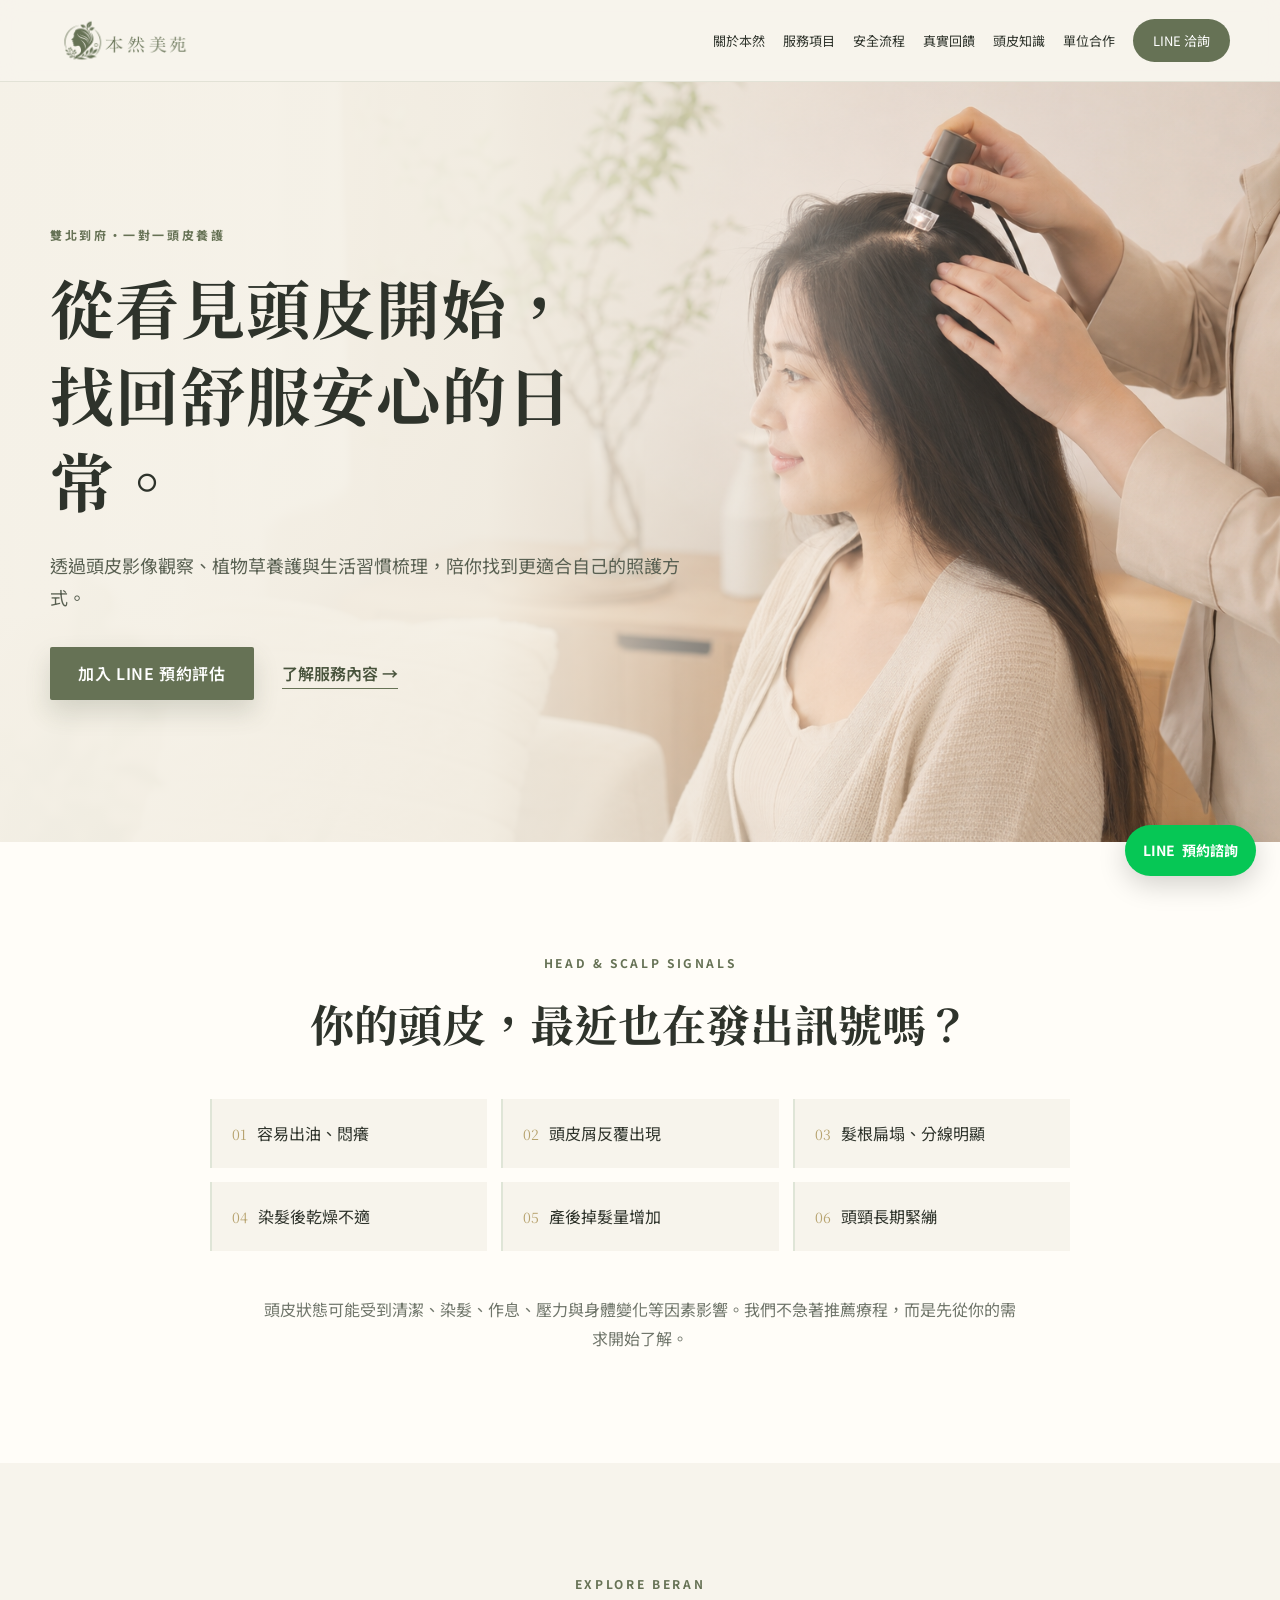
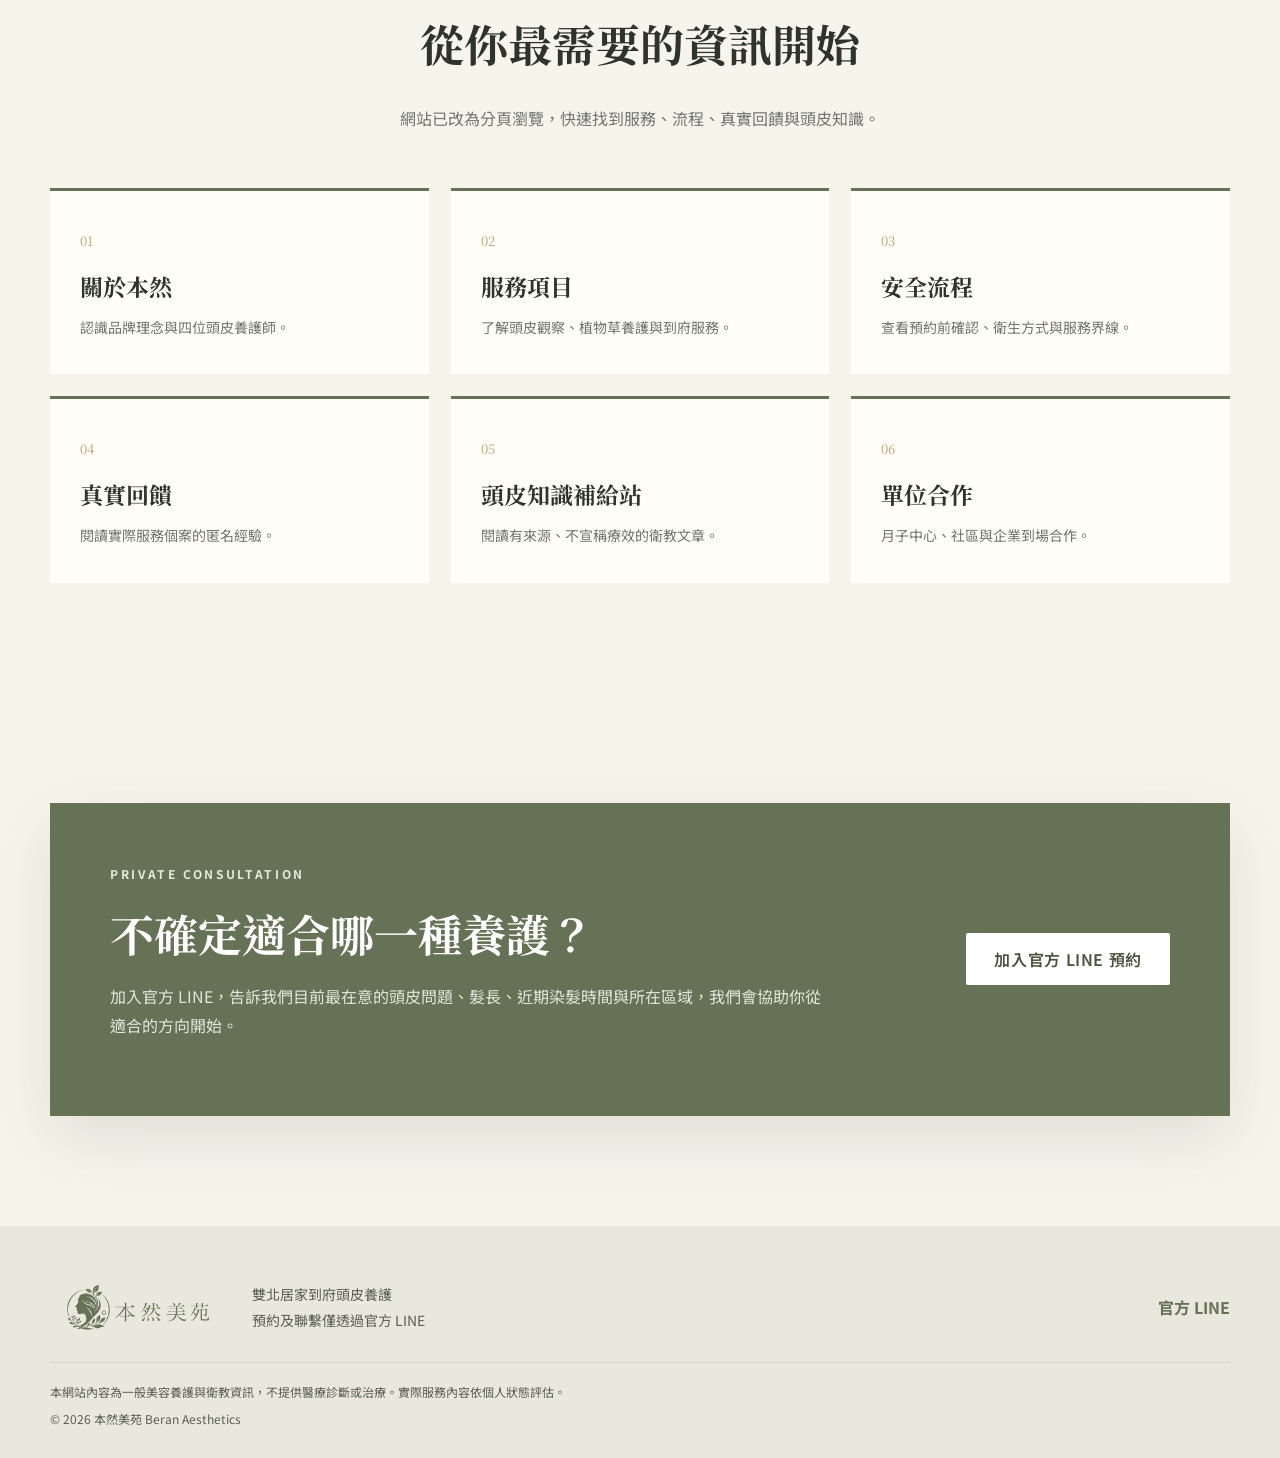
==== index.html @ ea747092 "Add files via upload" ====
<!doctype html>
<html lang="zh-Hant">
<head>
  <meta charset="utf-8">
  <meta name="viewport" content="width=device-width, initial-scale=1">
  <meta name="description" content="本然美苑提供台北、新北一對一到府頭皮養護、頭皮影像觀察、植物草養護與產後落髮日常照護諮詢。">
  <meta name="theme-color" content="#667255">
  <meta property="og:title" content="本然美苑｜雙北到府頭皮養護・產後落髮日常照護">
  <meta property="og:description" content="本然美苑提供台北、新北一對一到府頭皮養護、頭皮影像觀察、植物草養護與產後落髮日常照護諮詢。">
  <meta property="og:type" content="website">
  <meta property="og:image" content="https://mindy4400.github.io/benran-beauty/assets/images/hero-scalp-care.png">
  <meta property="og:url" content="https://mindy4400.github.io/benran-beauty/">
  <meta property="og:locale" content="zh_TW">
  <meta name="robots" content="index, follow">
  <title>本然美苑｜雙北到府頭皮養護・產後落髮日常照護</title>
  <link rel="canonical" href="https://mindy4400.github.io/benran-beauty/">
  <link rel="preconnect" href="https://fonts.googleapis.com">
  <link rel="preconnect" href="https://fonts.gstatic.com" crossorigin>
  <link href="https://fonts.googleapis.com/css2?family=Noto+Sans+TC:wght@400;500;600;700&family=Noto+Serif+TC:wght@600;700&display=swap" rel="stylesheet">
  <link rel="stylesheet" href="style.css?v=6">
  <script type="application/ld+json">
  {"@context":"https://schema.org","@graph":[{"@type":"Organization","@id":"https://mindy4400.github.io/benran-beauty/#organization","name":"本然美苑","alternateName":"Beran Aesthetics","url":"https://mindy4400.github.io/benran-beauty/","logo":"https://mindy4400.github.io/benran-beauty/assets/images/logo.png","sameAs":["https://lin.ee/O4V5L1I"]},{"@type":"Service","@id":"https://mindy4400.github.io/benran-beauty/#service","name":"雙北到府頭皮養護","description":"一對一到府頭皮影像觀察、植物草養護、植物染護與產後落髮日常照護諮詢。","provider":{"@id":"https://mindy4400.github.io/benran-beauty/#organization"},"areaServed":[{"@type":"City","name":"臺北市"},{"@type":"City","name":"新北市"}],"serviceType":["頭皮養護","產後落髮日常照護","頭皮影像觀察","植物草養護","植物染護"],"url":"https://mindy4400.github.io/benran-beauty/services.html"}]}
  </script>
</head>
<body>
  <a class="skip-link" href="#main">跳至主要內容</a>
  <header class="site-header" id="top">
    <div class="container nav-wrap">
      <a class="brand" href="index.html" aria-label="本然美苑首頁"><img src="assets/images/logo.png" alt="本然美苑 Beran Aesthetics"></a>
      <button class="menu-toggle" type="button" aria-expanded="false" aria-controls="site-nav">選單</button>
      <nav id="site-nav" aria-label="主要導覽">
        <a href="about.html">關於本然</a>
        <a href="services.html">服務項目</a>
        <a href="safety.html">安全流程</a>
        <a href="stories.html">真實回饋</a>
        <a href="knowledge.html">頭皮知識</a>
        <a href="partners.html">單位合作</a>
        <a class="nav-cta" href="https://lin.ee/O4V5L1I" target="_blank" rel="noopener">LINE 洽詢</a>
      </nav>
    </div>
  </header>
  <main id="main">
    <section class="hero">
      <div class="hero-image" role="img" aria-label="溫暖自然的居家頭皮養護情境"></div>
      <div class="hero-overlay"></div>
      <div class="container hero-content reveal">
        <p class="eyebrow">雙北到府・一對一頭皮養護</p>
        <h1>從看見頭皮開始，<br>找回舒服安心的日常。</h1>
        <p class="hero-copy">透過頭皮影像觀察、植物草養護與生活習慣梳理，陪你找到更適合自己的照護方式。</p>
        <div class="hero-actions">
          <a class="button button-primary" href="https://lin.ee/O4V5L1I" target="_blank" rel="noopener">加入 LINE 預約評估</a>
          <a class="text-link" href="services.html">了解服務內容 <span aria-hidden="true">→</span></a>
        </div>
      </div>
    </section>
    <section class="signal-section section">
      <div class="container narrow reveal">
        <p class="eyebrow">HEAD &amp; SCALP SIGNALS</p>
        <h2>你的頭皮，最近也在發出訊號嗎？</h2>
        <div class="signal-grid">
          <div><span>01</span>容易出油、悶癢</div>
          <div><span>02</span>頭皮屑反覆出現</div>
          <div><span>03</span>髮根扁塌、分線明顯</div>
          <div><span>04</span>染髮後乾燥不適</div>
          <div><span>05</span>產後掉髮量增加</div>
          <div><span>06</span>頭頸長期緊繃</div>
        </div>
        <p class="section-note">頭皮狀態可能受到清潔、染髮、作息、壓力與身體變化等因素影響。我們不急著推薦療程，而是先從你的需求開始了解。</p>
      </div>
    </section>
    <section class="home-directory section">
      <div class="container">
        <div class="section-heading reveal"><p class="eyebrow">EXPLORE BERAN</p><h2>從你最需要的資訊開始</h2><p>網站已改為分頁瀏覽，快速找到服務、流程、真實回饋與頭皮知識。</p></div>
        <div class="home-link-grid">
          <a class="home-link-card reveal" href="about.html"><span>01</span><h3>關於本然</h3><p>認識品牌理念與四位頭皮養護師。</p></a>
          <a class="home-link-card reveal" href="services.html"><span>02</span><h3>服務項目</h3><p>了解頭皮觀察、植物草養護與到府服務。</p></a>
          <a class="home-link-card reveal" href="safety.html"><span>03</span><h3>安全流程</h3><p>查看預約前確認、衛生方式與服務界線。</p></a>
          <a class="home-link-card reveal" href="stories.html"><span>04</span><h3>真實回饋</h3><p>閱讀實際服務個案的匿名經驗。</p></a>
          <a class="home-link-card reveal" href="knowledge.html"><span>05</span><h3>頭皮知識補給站</h3><p>閱讀有來源、不宣稱療效的衛教文章。</p></a>
          <a class="home-link-card reveal" href="partners.html"><span>06</span><h3>單位合作</h3><p>月子中心、社區與企業到場合作。</p></a>
        </div>
      </div>
    </section>
    <section class="booking section">
      <div class="container booking-card reveal">
        <div>
          <p class="eyebrow light">PRIVATE CONSULTATION</p>
          <h2>不確定適合哪一種養護？</h2>
          <p>加入官方 LINE，告訴我們目前最在意的頭皮問題、髮長、近期染髮時間與所在區域，我們會協助你從適合的方向開始。</p>
        </div>
        <a class="button button-light" href="https://lin.ee/O4V5L1I" target="_blank" rel="noopener">加入官方 LINE 預約</a>
      </div>
    </section>
  </main>
  <footer class="site-footer">
    <div class="container footer-wrap">
      <a href="index.html"><img src="assets/images/logo.png" alt="本然美苑"></a>
      <div><p>雙北居家到府頭皮養護</p><p>預約及聯繫僅透過官方 LINE</p></div>
      <a href="https://lin.ee/O4V5L1I" target="_blank" rel="noopener">官方 LINE</a>
    </div>
    <div class="container disclaimer">本網站內容為一般美容養護與衛教資訊，不提供醫療診斷或治療。實際服務內容依個人狀態評估。</div>
    <div class="container copyright">© <span id="year"></span> 本然美苑 Beran Aesthetics</div>
  </footer>
  <a class="floating-line" href="https://lin.ee/O4V5L1I" target="_blank" rel="noopener" aria-label="加入本然美苑官方 LINE 預約"><span>LINE</span>預約諮詢</a>
  <script src="script.js?v=4"></script>
</body>
</html>
---- style.css ----
:root{--cream:#f7f4ec;--paper:#fffdf8;--sage:#667255;--sage-dark:#48533c;--sage-soft:#dfe5d7;--gold:#b7a36f;--ink:#2e332b;--muted:#70766b;--line:#dedfd6;--shadow:0 22px 60px rgba(60,70,52,.12);--serif:"Noto Serif TC",serif;--sans:"Noto Sans TC",sans-serif}
*{box-sizing:border-box}html{scroll-behavior:smooth;scroll-padding-top:84px}body{margin:0;background:var(--cream);color:var(--ink);font-family:var(--sans);line-height:1.8}img{display:block;max-width:100%}a{color:inherit;text-decoration:none}.container{width:min(1180px,calc(100% - 40px));margin:auto}.narrow{width:min(860px,100%)}.section{padding:110px 0}.skip-link{position:fixed;left:16px;top:-80px;z-index:100;background:#fff;padding:10px}.skip-link:focus{top:16px}.site-header{height:82px;position:fixed;top:0;left:0;width:100%;z-index:50;background:rgba(247,244,236,.92);backdrop-filter:blur(12px);border-bottom:1px solid rgba(102,114,85,.14)}.nav-wrap{height:100%;display:flex;align-items:center;justify-content:space-between}.brand img{width:190px;height:58px;object-fit:contain;object-position:left center}.site-header nav{display:flex;align-items:center;gap:18px;font-size:13px;white-space:nowrap}.site-header nav>a:not(.nav-cta):hover{color:var(--sage)}.nav-cta{background:var(--sage);color:#fff;padding:10px 20px;border-radius:999px}.menu-toggle{display:none;background:none;border:1px solid var(--sage);padding:8px 12px;color:var(--sage);border-radius:4px}.hero{min-height:760px;margin-top:82px;position:relative;display:flex;align-items:center;overflow:hidden}.hero-image,.hero-overlay{position:absolute;inset:0}.hero-image{background:url("assets/images/hero-scalp-care.png") center/cover no-repeat}.hero-overlay{background:linear-gradient(90deg,rgba(245,241,231,.98) 0%,rgba(245,241,231,.92) 38%,rgba(245,241,231,.2) 70%,rgba(245,241,231,.05) 100%)}.hero-content{position:relative;z-index:2}.hero-content>*{max-width:650px}.eyebrow{color:var(--sage);letter-spacing:.22em;font-size:12px;font-weight:700;margin:0 0 18px}.eyebrow.light{color:#e4eadc}.hero h1{font-family:var(--serif);font-size:clamp(42px,5vw,68px);line-height:1.35;margin:0 0 26px;letter-spacing:.02em}.hero-copy{font-size:18px;color:#596052;margin-bottom:34px}.hero-actions{display:flex;align-items:center;gap:28px}.button{display:inline-flex;align-items:center;justify-content:center;min-height:52px;padding:12px 28px;border-radius:2px;font-weight:600;letter-spacing:.04em;transition:.25s}.button:hover{transform:translateY(-2px)}.button-primary{background:var(--sage);color:#fff;box-shadow:0 12px 25px rgba(72,83,60,.18)}.button-outline{border:1px solid var(--sage);color:var(--sage);background:transparent}.button-light{background:#fff;color:var(--sage-dark)}.text-link{font-weight:600;color:var(--sage-dark);border-bottom:1px solid var(--sage)}.text-link.strong{display:inline-block;margin-top:8px}.signal-section{background:var(--paper);text-align:center}.signal-section h2,.section-heading h2,.about h2,.postpartum h2,.booking h2{font-family:var(--serif);font-size:clamp(30px,4vw,44px);line-height:1.45;margin:0 0 28px}.signal-grid{display:grid;grid-template-columns:repeat(3,1fr);gap:14px;margin:44px 0}.signal-grid div{background:var(--cream);padding:20px;text-align:left;border-left:2px solid var(--sage-soft)}.signal-grid span{font-family:var(--serif);color:var(--gold);margin-right:10px;font-size:14px}.section-note,.section-heading>p:last-child{color:var(--muted);max-width:760px;margin:0 auto}.split-grid{display:grid;grid-template-columns:1fr 1fr;gap:80px;align-items:center}.split-grid.reverse{grid-template-columns:1.03fr .97fr}.about-image,.home-image{position:relative}.about-image:after,.home-image:after{content:"";position:absolute;left:-18px;bottom:-18px;width:55%;height:55%;background:var(--sage-soft);z-index:-1}.about-image img,.home-image img{width:100%;aspect-ratio:4/5;object-fit:cover;box-shadow:var(--shadow)}.about-copy>p,.postpartum-copy>p{color:#60665d}.feature-row,.soft-list{display:flex;flex-wrap:wrap;gap:10px;margin-top:30px}.feature-row span,.soft-list span{border:1px solid var(--line);padding:8px 13px;font-size:13px;background:rgba(255,255,255,.45)}.services{background:var(--sage-soft)}.section-heading{text-align:center;max-width:800px;margin:0 auto 55px}.service-grid{display:grid;grid-template-columns:repeat(2,1fr);gap:22px}.service-card{background:var(--paper);padding:40px;position:relative;border-top:3px solid transparent;transition:.25s}.service-card:hover{transform:translateY(-4px);border-color:var(--sage);box-shadow:var(--shadow)}.service-no{font-family:var(--serif);color:var(--gold);font-size:14px}.service-card h3{font-family:var(--serif);font-size:24px;margin:14px 0}.service-card p,.service-card li{color:var(--muted)}.service-card ul{padding-left:20px;margin-bottom:0}.center{text-align:center;margin-top:38px}.postpartum{background:var(--paper)}.medical-note{font-size:13px;border-left:3px solid var(--gold);padding-left:14px;margin-top:28px}.process{background:var(--cream)}.process-grid{display:grid;grid-template-columns:repeat(4,1fr);gap:28px}.process-grid article{border-top:1px solid var(--sage);padding-top:24px}.process-grid b{font-family:var(--serif);font-size:30px;color:var(--gold)}.process-grid h3{font-family:var(--serif);margin:14px 0 8px}.process-grid p{color:var(--muted);font-size:14px}.experience{background:var(--sage-dark);color:#fff}.experience .eyebrow{color:#dbe2d1}.experience .section-heading h2{color:#fff}.quote-grid{display:grid;grid-template-columns:repeat(3,1fr);gap:18px}.quote-grid blockquote{margin:0;padding:30px;border:1px solid rgba(255,255,255,.22);text-align:center}.quote-grid blockquote p{font-family:var(--serif);font-size:28px;margin:0 0 12px}.quote-grid footer{font-size:14px;color:#d9ddD5}.faq{background:var(--paper)}.accordion details{border-top:1px solid var(--line);padding:0}.accordion details:last-child{border-bottom:1px solid var(--line)}.accordion summary{cursor:pointer;list-style:none;padding:22px 38px 22px 4px;font-family:var(--serif);font-size:18px;position:relative}.accordion summary::-webkit-details-marker{display:none}.accordion summary:after{content:"＋";position:absolute;right:5px;color:var(--sage)}.accordion details[open] summary:after{content:"－"}.accordion details p{color:var(--muted);margin:0;padding:0 40px 24px 4px}.booking{background:var(--cream)}.booking-card{background:var(--sage);color:#fff;padding:60px;display:flex;align-items:center;justify-content:space-between;gap:60px;box-shadow:var(--shadow)}.booking-card>div{max-width:720px}.booking h2{margin-bottom:14px}.booking p{color:#e1e6dc}.site-footer{background:#e9e7de;padding:48px 0 28px;color:#596052}.footer-wrap{display:grid;grid-template-columns:170px 1fr auto;gap:32px;align-items:center}.footer-wrap img{width:190px;height:auto;object-fit:contain}.footer-wrap p{margin:0;font-size:14px}.footer-wrap a{color:var(--sage);font-weight:700}.disclaimer,.copyright{font-size:12px;border-top:1px solid #d5d5cb;padding-top:18px;margin-top:20px}.copyright{border:0;margin-top:0;padding-top:6px}.floating-line{position:fixed;z-index:45;right:24px;bottom:24px;background:#06c755;color:#fff;padding:13px 18px;border-radius:999px;box-shadow:0 8px 28px rgba(0,0,0,.18);font-size:14px;font-weight:700}.floating-line span{margin-right:7px}.reveal{opacity:1;transform:none}
@media(max-width:850px){.section{padding:80px 0}.menu-toggle{display:block}.site-header nav{display:none;position:absolute;left:0;top:82px;width:100%;background:var(--paper);padding:24px 20px;flex-direction:column;align-items:stretch;gap:12px;border-bottom:1px solid var(--line)}.site-header nav.open{display:flex}.site-header nav a{padding:8px}.nav-cta{text-align:center}.hero{min-height:700px}.hero-image{background-position:62% center}.hero-overlay{background:linear-gradient(90deg,rgba(245,241,231,.96),rgba(245,241,231,.78))}.hero-content>*{max-width:590px}.signal-grid{grid-template-columns:repeat(2,1fr)}.split-grid,.split-grid.reverse{grid-template-columns:1fr;gap:55px}.about-image img,.home-image img{aspect-ratio:16/10}.service-grid{grid-template-columns:1fr}.process-grid{grid-template-columns:repeat(2,1fr)}.quote-grid{grid-template-columns:1fr}.booking-card{padding:42px;display:block}.booking-card .button{margin-top:20px}.footer-wrap{grid-template-columns:130px 1fr}.footer-wrap>a{grid-column:1/-1}.footer-wrap img{width:170px;height:auto}}
@media(max-width:560px){.container{width:min(100% - 28px,1180px)}.section{padding:66px 0}.brand img{width:165px;height:54px}.hero{margin-top:82px;min-height:640px}.hero h1{font-size:38px}.hero-copy{font-size:16px}.hero-actions{align-items:flex-start;flex-direction:column;gap:18px}.signal-grid{grid-template-columns:1fr}.signal-grid div{padding:15px}.service-card{padding:28px 24px}.process-grid{grid-template-columns:1fr;gap:14px}.booking-card{padding:34px 24px}.floating-line{right:14px;bottom:14px}.about-image img,.home-image img{aspect-ratio:4/3}.footer-wrap{display:block}.footer-wrap img{margin-bottom:16px}.footer-wrap>a{display:inline-block;margin-top:16px}}
@media(prefers-reduced-motion:reduce){html{scroll-behavior:auto}.reveal{opacity:1;transform:none;transition:none}.button:hover,.service-card:hover{transform:none}}

/* Customer stories */
.experience .section-heading>p:last-child{color:#d9ddd4}
.story-grid{display:grid;grid-template-columns:repeat(3,1fr);gap:20px}
.story-card{background:rgba(255,255,255,.08);border:1px solid rgba(255,255,255,.2);padding:34px 30px}
.story-tag{display:inline-block;color:#edf1e8;border:1px solid rgba(255,255,255,.32);padding:5px 10px;font-size:12px;letter-spacing:.08em}
.story-card h3{font-family:var(--serif);font-size:22px;margin:18px 0;color:#fff}
.story-card p{font-size:14px;color:#d9ddd4}
.story-card .story-concern{color:#fff}
.story-divider{width:44px;height:1px;background:var(--gold);margin:24px 0}
.story-card blockquote{margin:12px 0 0;padding:0;border:0;color:#fff;font-family:var(--serif);font-size:16px;line-height:1.9}
.story-disclaimer{max-width:940px;margin:30px auto 0;text-align:center;color:#cfd5ca;font-size:12px;line-height:1.8}
@media(max-width:900px){.story-grid{grid-template-columns:1fr}}

.safety-note{max-width:900px;margin:44px auto 0;padding:24px 28px;background:var(--paper);border-left:3px solid var(--gold)}.safety-note strong{font-family:var(--serif);color:var(--sage-dark)}.safety-note p{margin:6px 0 0;color:var(--muted);font-size:14px}
.knowledge{background:var(--paper)}.article-grid{display:grid;grid-template-columns:repeat(3,1fr);gap:22px;align-items:stretch}.article-card{display:flex;flex-direction:column;background:var(--cream);border-top:3px solid var(--sage);padding:34px 30px}.article-meta{color:var(--gold);font-size:12px;font-weight:700;letter-spacing:.08em}.article-card h3{font-family:var(--serif);font-size:23px;line-height:1.55;margin:14px 0}.article-card p,.article-card li{color:var(--muted);font-size:14px}.article-card ul{padding-left:20px;margin:4px 0 24px}.source-link{margin-top:auto;color:var(--sage-dark);font-size:12px;font-weight:700;border-top:1px solid var(--line);padding-top:16px}.knowledge-disclaimer{max-width:900px;margin:30px auto 0;text-align:center;color:var(--muted);font-size:12px}
.partners{background:var(--cream)}.partner-card{background:var(--sage-dark);color:#fff;padding:60px;display:flex;align-items:center;justify-content:space-between;gap:60px;box-shadow:var(--shadow)}.partner-card>div{max-width:760px}.partner-card h2{font-family:var(--serif);font-size:clamp(30px,4vw,44px);line-height:1.45;margin:0 0 16px}.partner-card p{color:#e1e6dc}.partner-tags{display:flex;flex-wrap:wrap;gap:10px;margin-top:24px}.partner-tags span{border:1px solid rgba(255,255,255,.28);padding:7px 12px;font-size:13px}
@media(max-width:1050px){.brand img{width:165px}.site-header nav{gap:12px;font-size:12px}}@media(max-width:900px){.article-grid{grid-template-columns:1fr}.partner-card{display:block;padding:42px}.partner-card .button{margin-top:24px}}@media(max-width:560px){.article-card{padding:28px 24px}.partner-card{padding:34px 24px}}

/* Scalp care team */
.team{background:var(--paper)}
.team-grid{display:grid;grid-template-columns:repeat(4,1fr);gap:22px}
.team-card{background:var(--cream);border-bottom:2px solid var(--sage-soft)}
.team-card img{width:100%;aspect-ratio:4/5;object-fit:cover;object-position:center top}
.team-card div{padding:22px 18px;text-align:left}
.team-card h3{font-family:var(--serif);font-size:21px;margin:0 0 4px;text-align:center}
.team-card p{margin:0;color:var(--sage);font-size:13px;letter-spacing:.08em;text-align:center}
.team-credentials{margin:16px 0 0;padding-left:20px;color:var(--muted);font-size:12px;line-height:1.75}
.team-credentials li+li{margin-top:5px}
@media(max-width:900px){.team-grid{grid-template-columns:repeat(2,1fr)}}
@media(max-width:560px){.team-grid{gap:14px}.team-card div{padding:17px 10px}.team-card h3{font-size:18px}}


/* Multi-page website */
.site-header nav a[aria-current="page"]{color:var(--sage-dark);font-weight:700;border-bottom:1px solid var(--sage)}
.page-main{padding-top:82px}
.page-hero{padding:105px 0 90px;background:linear-gradient(135deg,var(--cream),var(--sage-soft));text-align:center}
.page-hero .container{max-width:850px}
.page-hero h1{font-family:var(--serif);font-size:clamp(38px,5vw,58px);line-height:1.35;margin:0 0 20px}
.page-hero p:last-child{max-width:720px;margin:0 auto;color:var(--muted);font-size:17px}
.home-directory{background:var(--cream)}
.home-link-grid{display:grid;grid-template-columns:repeat(3,1fr);gap:22px}
.home-link-card{display:block;background:var(--paper);padding:34px 30px;border-top:3px solid var(--sage);transition:.25s}
.home-link-card:hover{transform:translateY(-4px);box-shadow:var(--shadow)}
.home-link-card span{font-family:var(--serif);color:var(--gold);font-size:13px}
.home-link-card h3{font-family:var(--serif);font-size:23px;margin:12px 0 8px}
.home-link-card p{color:var(--muted);font-size:14px;margin:0}
@media(max-width:900px){.home-link-grid{grid-template-columns:repeat(2,1fr)}}
@media(max-width:560px){.page-hero{padding:76px 0 62px}.page-hero p:last-child{font-size:15px}.home-link-grid{grid-template-columns:1fr}.home-link-card{padding:28px 24px}}

.article-sources{margin-top:auto;border-top:1px solid var(--line);padding-top:16px;display:grid;gap:8px}.article-sources .source-link{margin-top:0;border-top:0;padding-top:0}
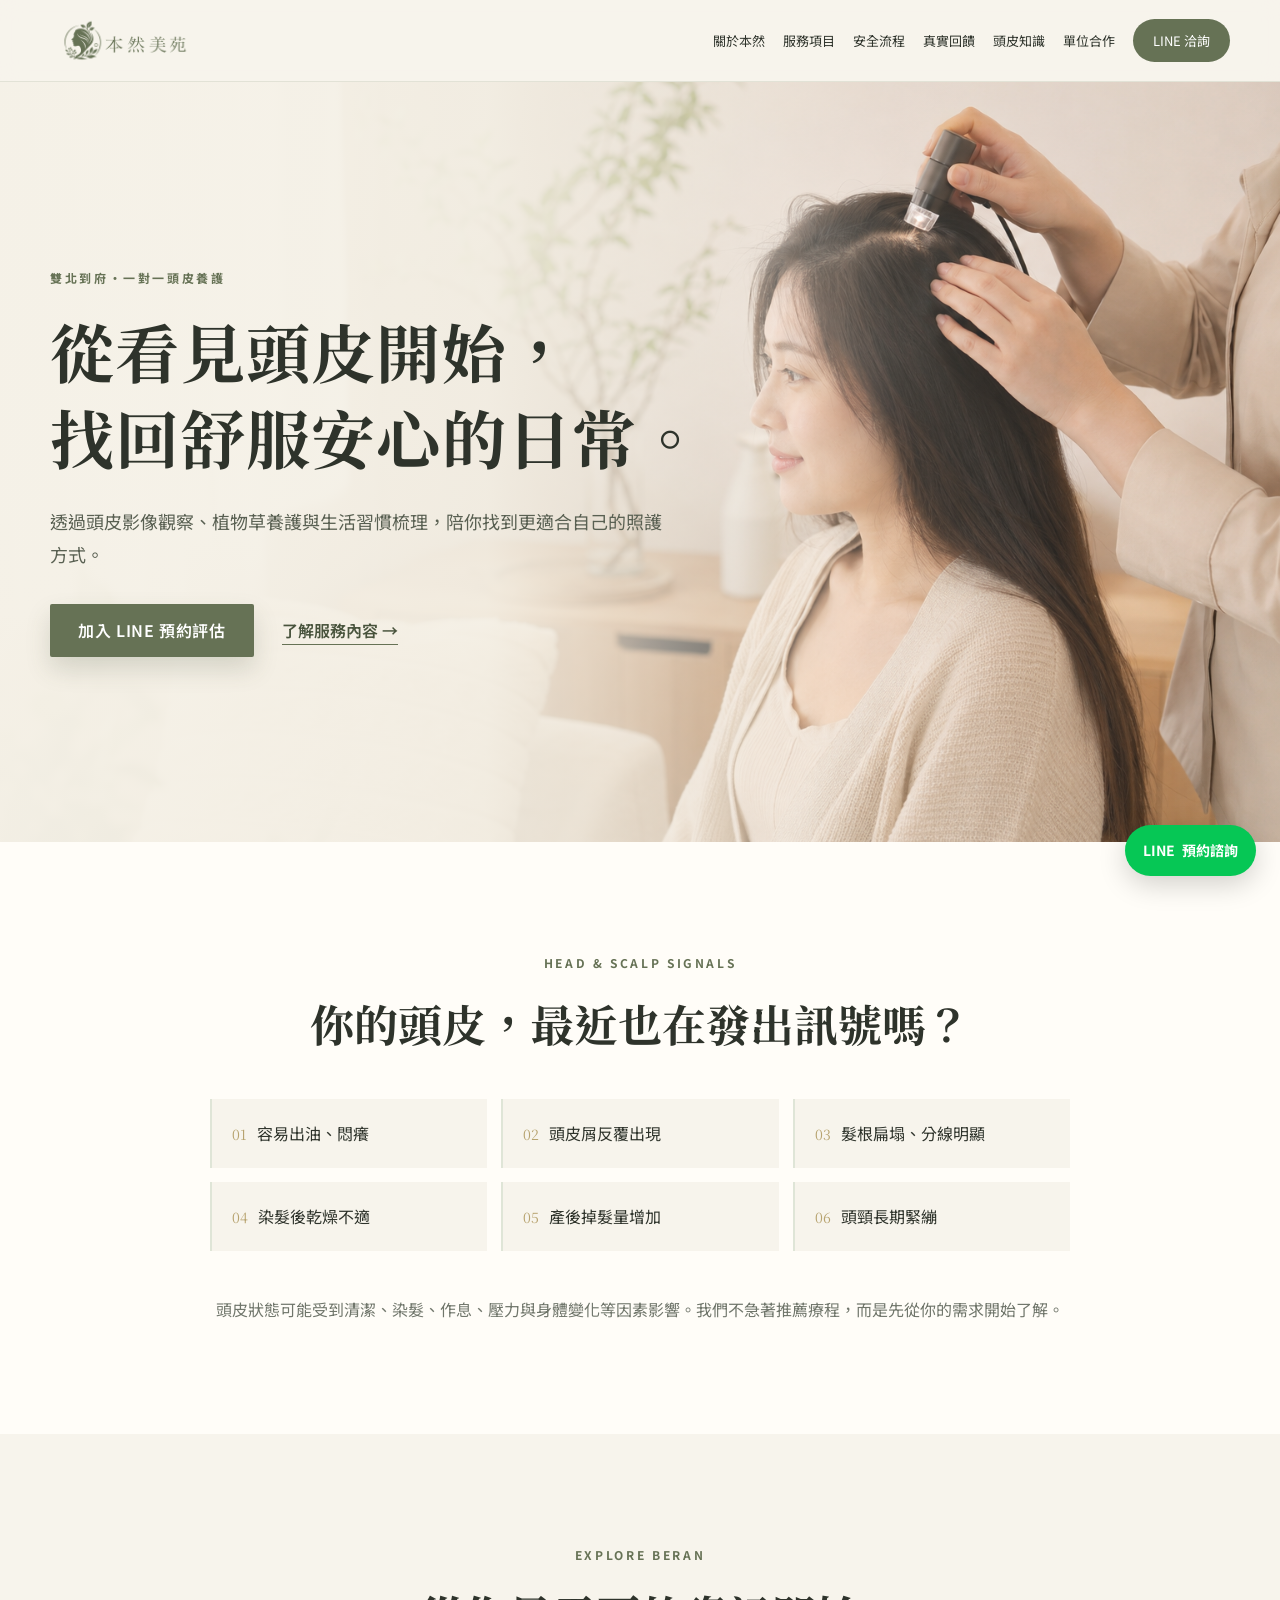
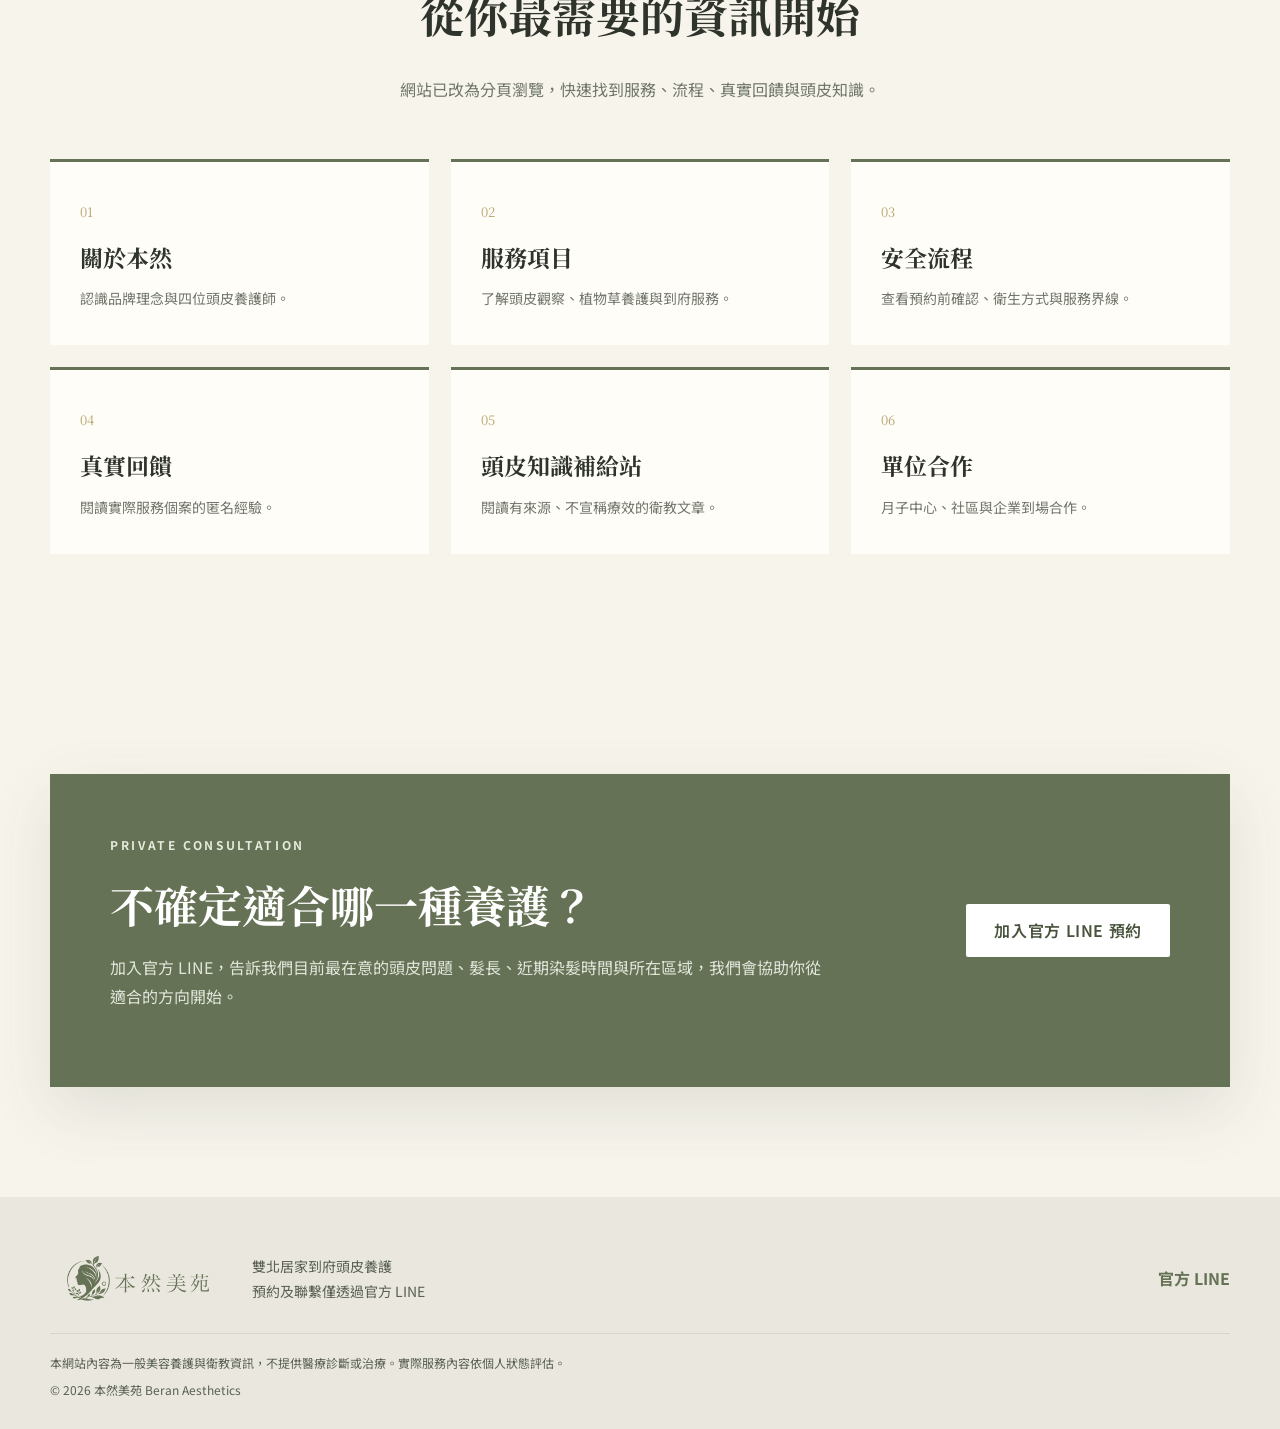
==== commit 935ee08a: "套用響應式標題斷句並更新樣式版本" ====
--- a/index.html
+++ b/index.html
@@ -17,7 +17,7 @@
   <link rel="preconnect" href="https://fonts.googleapis.com">
   <link rel="preconnect" href="https://fonts.gstatic.com" crossorigin>
   <link href="https://fonts.googleapis.com/css2?family=Noto+Sans+TC:wght@400;500;600;700&family=Noto+Serif+TC:wght@600;700&display=swap" rel="stylesheet">
-  <link rel="stylesheet" href="style.css?v=6">
+  <link rel="stylesheet" href="style.css?v=7">
   <script type="application/ld+json">
   {"@context":"https://schema.org","@graph":[{"@type":"Organization","@id":"https://mindy4400.github.io/benran-beauty/#organization","name":"本然美苑","alternateName":"Beran Aesthetics","url":"https://mindy4400.github.io/benran-beauty/","logo":"https://mindy4400.github.io/benran-beauty/assets/images/logo.png","sameAs":["https://lin.ee/O4V5L1I"]},{"@type":"Service","@id":"https://mindy4400.github.io/benran-beauty/#service","name":"雙北到府頭皮養護","description":"一對一到府頭皮影像觀察、植物草養護、植物染護與產後落髮日常照護諮詢。","provider":{"@id":"https://mindy4400.github.io/benran-beauty/#organization"},"areaServed":[{"@type":"City","name":"臺北市"},{"@type":"City","name":"新北市"}],"serviceType":["頭皮養護","產後落髮日常照護","頭皮影像觀察","植物草養護","植物染護"],"url":"https://mindy4400.github.io/benran-beauty/services.html"}]}
   </script>
@@ -45,7 +45,7 @@
       <div class="hero-overlay"></div>
       <div class="container hero-content reveal">
         <p class="eyebrow">雙北到府・一對一頭皮養護</p>
-        <h1>從看見頭皮開始，<br>找回舒服安心的日常。</h1>
+        <h1 class="hero-title"><span>從看見頭皮開始，</span><span>找回舒服安心的日常。</span></h1>
         <p class="hero-copy">透過頭皮影像觀察、植物草養護與生活習慣梳理，陪你找到更適合自己的照護方式。</p>
         <div class="hero-actions">
           <a class="button button-primary" href="https://lin.ee/O4V5L1I" target="_blank" rel="noopener">加入 LINE 預約評估</a>
--- a/style.css
+++ b/style.css
@@ -1,7 +1,8 @@
 :root{--cream:#f7f4ec;--paper:#fffdf8;--sage:#667255;--sage-dark:#48533c;--sage-soft:#dfe5d7;--gold:#b7a36f;--ink:#2e332b;--muted:#70766b;--line:#dedfd6;--shadow:0 22px 60px rgba(60,70,52,.12);--serif:"Noto Serif TC",serif;--sans:"Noto Sans TC",sans-serif}
+p,li{overflow-wrap:break-word;text-wrap:pretty}h1,h2,h3{overflow-wrap:break-word;text-wrap:balance}.hero-title span{display:block;white-space:nowrap}.signal-section .section-note{max-width:960px}
 *{box-sizing:border-box}html{scroll-behavior:smooth;scroll-padding-top:84px}body{margin:0;background:var(--cream);color:var(--ink);font-family:var(--sans);line-height:1.8}img{display:block;max-width:100%}a{color:inherit;text-decoration:none}.container{width:min(1180px,calc(100% - 40px));margin:auto}.narrow{width:min(860px,100%)}.section{padding:110px 0}.skip-link{position:fixed;left:16px;top:-80px;z-index:100;background:#fff;padding:10px}.skip-link:focus{top:16px}.site-header{height:82px;position:fixed;top:0;left:0;width:100%;z-index:50;background:rgba(247,244,236,.92);backdrop-filter:blur(12px);border-bottom:1px solid rgba(102,114,85,.14)}.nav-wrap{height:100%;display:flex;align-items:center;justify-content:space-between}.brand img{width:190px;height:58px;object-fit:contain;object-position:left center}.site-header nav{display:flex;align-items:center;gap:18px;font-size:13px;white-space:nowrap}.site-header nav>a:not(.nav-cta):hover{color:var(--sage)}.nav-cta{background:var(--sage);color:#fff;padding:10px 20px;border-radius:999px}.menu-toggle{display:none;background:none;border:1px solid var(--sage);padding:8px 12px;color:var(--sage);border-radius:4px}.hero{min-height:760px;margin-top:82px;position:relative;display:flex;align-items:center;overflow:hidden}.hero-image,.hero-overlay{position:absolute;inset:0}.hero-image{background:url("assets/images/hero-scalp-care.png") center/cover no-repeat}.hero-overlay{background:linear-gradient(90deg,rgba(245,241,231,.98) 0%,rgba(245,241,231,.92) 38%,rgba(245,241,231,.2) 70%,rgba(245,241,231,.05) 100%)}.hero-content{position:relative;z-index:2}.hero-content>*{max-width:650px}.eyebrow{color:var(--sage);letter-spacing:.22em;font-size:12px;font-weight:700;margin:0 0 18px}.eyebrow.light{color:#e4eadc}.hero h1{font-family:var(--serif);font-size:clamp(42px,5vw,68px);line-height:1.35;margin:0 0 26px;letter-spacing:.02em}.hero-copy{font-size:18px;color:#596052;margin-bottom:34px}.hero-actions{display:flex;align-items:center;gap:28px}.button{display:inline-flex;align-items:center;justify-content:center;min-height:52px;padding:12px 28px;border-radius:2px;font-weight:600;letter-spacing:.04em;transition:.25s}.button:hover{transform:translateY(-2px)}.button-primary{background:var(--sage);color:#fff;box-shadow:0 12px 25px rgba(72,83,60,.18)}.button-outline{border:1px solid var(--sage);color:var(--sage);background:transparent}.button-light{background:#fff;color:var(--sage-dark)}.text-link{font-weight:600;color:var(--sage-dark);border-bottom:1px solid var(--sage)}.text-link.strong{display:inline-block;margin-top:8px}.signal-section{background:var(--paper);text-align:center}.signal-section h2,.section-heading h2,.about h2,.postpartum h2,.booking h2{font-family:var(--serif);font-size:clamp(30px,4vw,44px);line-height:1.45;margin:0 0 28px}.signal-grid{display:grid;grid-template-columns:repeat(3,1fr);gap:14px;margin:44px 0}.signal-grid div{background:var(--cream);padding:20px;text-align:left;border-left:2px solid var(--sage-soft)}.signal-grid span{font-family:var(--serif);color:var(--gold);margin-right:10px;font-size:14px}.section-note,.section-heading>p:last-child{color:var(--muted);max-width:760px;margin:0 auto}.split-grid{display:grid;grid-template-columns:1fr 1fr;gap:80px;align-items:center}.split-grid.reverse{grid-template-columns:1.03fr .97fr}.about-image,.home-image{position:relative}.about-image:after,.home-image:after{content:"";position:absolute;left:-18px;bottom:-18px;width:55%;height:55%;background:var(--sage-soft);z-index:-1}.about-image img,.home-image img{width:100%;aspect-ratio:4/5;object-fit:cover;box-shadow:var(--shadow)}.about-copy>p,.postpartum-copy>p{color:#60665d}.feature-row,.soft-list{display:flex;flex-wrap:wrap;gap:10px;margin-top:30px}.feature-row span,.soft-list span{border:1px solid var(--line);padding:8px 13px;font-size:13px;background:rgba(255,255,255,.45)}.services{background:var(--sage-soft)}.section-heading{text-align:center;max-width:800px;margin:0 auto 55px}.service-grid{display:grid;grid-template-columns:repeat(2,1fr);gap:22px}.service-card{background:var(--paper);padding:40px;position:relative;border-top:3px solid transparent;transition:.25s}.service-card:hover{transform:translateY(-4px);border-color:var(--sage);box-shadow:var(--shadow)}.service-no{font-family:var(--serif);color:var(--gold);font-size:14px}.service-card h3{font-family:var(--serif);font-size:24px;margin:14px 0}.service-card p,.service-card li{color:var(--muted)}.service-card ul{padding-left:20px;margin-bottom:0}.center{text-align:center;margin-top:38px}.postpartum{background:var(--paper)}.medical-note{font-size:13px;border-left:3px solid var(--gold);padding-left:14px;margin-top:28px}.process{background:var(--cream)}.process-grid{display:grid;grid-template-columns:repeat(4,1fr);gap:28px}.process-grid article{border-top:1px solid var(--sage);padding-top:24px}.process-grid b{font-family:var(--serif);font-size:30px;color:var(--gold)}.process-grid h3{font-family:var(--serif);margin:14px 0 8px}.process-grid p{color:var(--muted);font-size:14px}.experience{background:var(--sage-dark);color:#fff}.experience .eyebrow{color:#dbe2d1}.experience .section-heading h2{color:#fff}.quote-grid{display:grid;grid-template-columns:repeat(3,1fr);gap:18px}.quote-grid blockquote{margin:0;padding:30px;border:1px solid rgba(255,255,255,.22);text-align:center}.quote-grid blockquote p{font-family:var(--serif);font-size:28px;margin:0 0 12px}.quote-grid footer{font-size:14px;color:#d9ddD5}.faq{background:var(--paper)}.accordion details{border-top:1px solid var(--line);padding:0}.accordion details:last-child{border-bottom:1px solid var(--line)}.accordion summary{cursor:pointer;list-style:none;padding:22px 38px 22px 4px;font-family:var(--serif);font-size:18px;position:relative}.accordion summary::-webkit-details-marker{display:none}.accordion summary:after{content:"＋";position:absolute;right:5px;color:var(--sage)}.accordion details[open] summary:after{content:"－"}.accordion details p{color:var(--muted);margin:0;padding:0 40px 24px 4px}.booking{background:var(--cream)}.booking-card{background:var(--sage);color:#fff;padding:60px;display:flex;align-items:center;justify-content:space-between;gap:60px;box-shadow:var(--shadow)}.booking-card>div{max-width:720px}.booking h2{margin-bottom:14px}.booking p{color:#e1e6dc}.site-footer{background:#e9e7de;padding:48px 0 28px;color:#596052}.footer-wrap{display:grid;grid-template-columns:170px 1fr auto;gap:32px;align-items:center}.footer-wrap img{width:190px;height:auto;object-fit:contain}.footer-wrap p{margin:0;font-size:14px}.footer-wrap a{color:var(--sage);font-weight:700}.disclaimer,.copyright{font-size:12px;border-top:1px solid #d5d5cb;padding-top:18px;margin-top:20px}.copyright{border:0;margin-top:0;padding-top:6px}.floating-line{position:fixed;z-index:45;right:24px;bottom:24px;background:#06c755;color:#fff;padding:13px 18px;border-radius:999px;box-shadow:0 8px 28px rgba(0,0,0,.18);font-size:14px;font-weight:700}.floating-line span{margin-right:7px}.reveal{opacity:1;transform:none}
 @media(max-width:850px){.section{padding:80px 0}.menu-toggle{display:block}.site-header nav{display:none;position:absolute;left:0;top:82px;width:100%;background:var(--paper);padding:24px 20px;flex-direction:column;align-items:stretch;gap:12px;border-bottom:1px solid var(--line)}.site-header nav.open{display:flex}.site-header nav a{padding:8px}.nav-cta{text-align:center}.hero{min-height:700px}.hero-image{background-position:62% center}.hero-overlay{background:linear-gradient(90deg,rgba(245,241,231,.96),rgba(245,241,231,.78))}.hero-content>*{max-width:590px}.signal-grid{grid-template-columns:repeat(2,1fr)}.split-grid,.split-grid.reverse{grid-template-columns:1fr;gap:55px}.about-image img,.home-image img{aspect-ratio:16/10}.service-grid{grid-template-columns:1fr}.process-grid{grid-template-columns:repeat(2,1fr)}.quote-grid{grid-template-columns:1fr}.booking-card{padding:42px;display:block}.booking-card .button{margin-top:20px}.footer-wrap{grid-template-columns:130px 1fr}.footer-wrap>a{grid-column:1/-1}.footer-wrap img{width:170px;height:auto}}
-@media(max-width:560px){.container{width:min(100% - 28px,1180px)}.section{padding:66px 0}.brand img{width:165px;height:54px}.hero{margin-top:82px;min-height:640px}.hero h1{font-size:38px}.hero-copy{font-size:16px}.hero-actions{align-items:flex-start;flex-direction:column;gap:18px}.signal-grid{grid-template-columns:1fr}.signal-grid div{padding:15px}.service-card{padding:28px 24px}.process-grid{grid-template-columns:1fr;gap:14px}.booking-card{padding:34px 24px}.floating-line{right:14px;bottom:14px}.about-image img,.home-image img{aspect-ratio:4/3}.footer-wrap{display:block}.footer-wrap img{margin-bottom:16px}.footer-wrap>a{display:inline-block;margin-top:16px}}
+@media(max-width:560px){.container{width:min(100% - 28px,1180px)}.section{padding:66px 0}.brand img{width:165px;height:54px}.hero{margin-top:82px;min-height:640px}.hero h1{font-size:clamp(34px,10vw,38px)}.hero-title span{display:inline;white-space:normal}.hero-copy{font-size:16px}.hero-actions{align-items:flex-start;flex-direction:column;gap:18px}.signal-grid{grid-template-columns:1fr}.signal-grid div{padding:15px}.service-card{padding:28px 24px}.process-grid{grid-template-columns:1fr;gap:14px}.booking-card{padding:34px 24px}.floating-line{right:14px;bottom:14px}.about-image img,.home-image img{aspect-ratio:4/3}.footer-wrap{display:block}.footer-wrap img{margin-bottom:16px}.footer-wrap>a{display:inline-block;margin-top:16px}}
 @media(prefers-reduced-motion:reduce){html{scroll-behavior:auto}.reveal{opacity:1;transform:none;transition:none}.button:hover,.service-card:hover{transform:none}}
 
 /* Customer stories */
@@ -54,3 +55,14 @@
 @media(max-width:560px){.page-hero{padding:76px 0 62px}.page-hero p:last-child{font-size:15px}.home-link-grid{grid-template-columns:1fr}.home-link-card{padding:28px 24px}}
 
 .article-sources{margin-top:auto;border-top:1px solid var(--line);padding-top:16px;display:grid;gap:8px}.article-sources .source-link{margin-top:0;border-top:0;padding-top:0}
+
+/* Service process gallery */
+.service-gallery{background:var(--paper)}
+.service-photo-grid{display:grid;grid-template-columns:repeat(3,1fr);gap:22px}
+.service-photo{margin:0;background:var(--cream);border-bottom:2px solid var(--sage-soft)}
+.service-photo img{width:100%;aspect-ratio:3/2;object-fit:cover}
+.service-photo figcaption{padding:22px 20px;display:flex;flex-direction:column;gap:5px}
+.service-photo strong{font-family:var(--serif);font-size:20px;color:var(--ink)}
+.service-photo span{font-size:13px;color:var(--muted)}
+.service-photo small{margin-top:7px;color:var(--sage);font-size:11px;letter-spacing:.08em}
+@media(max-width:850px){.service-photo-grid{grid-template-columns:1fr}.service-photo{max-width:700px;margin-inline:auto;width:100%}}
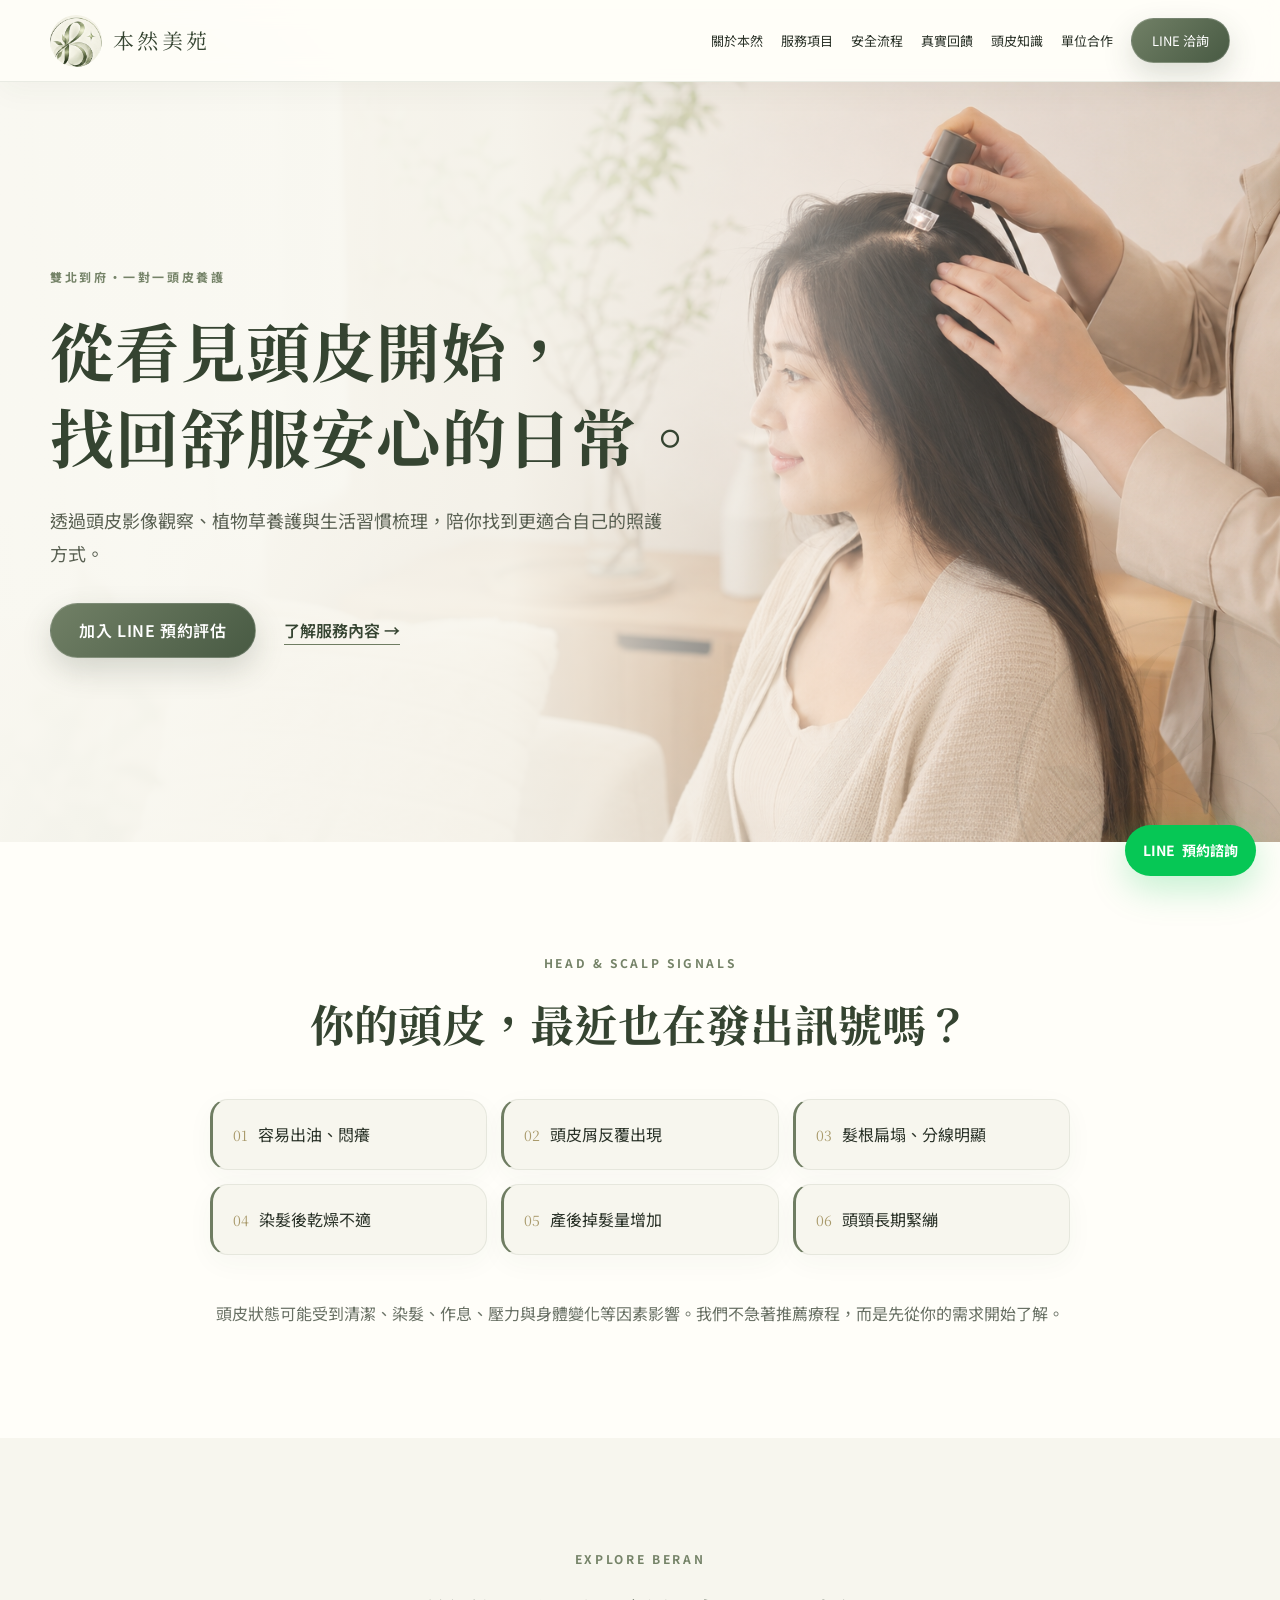
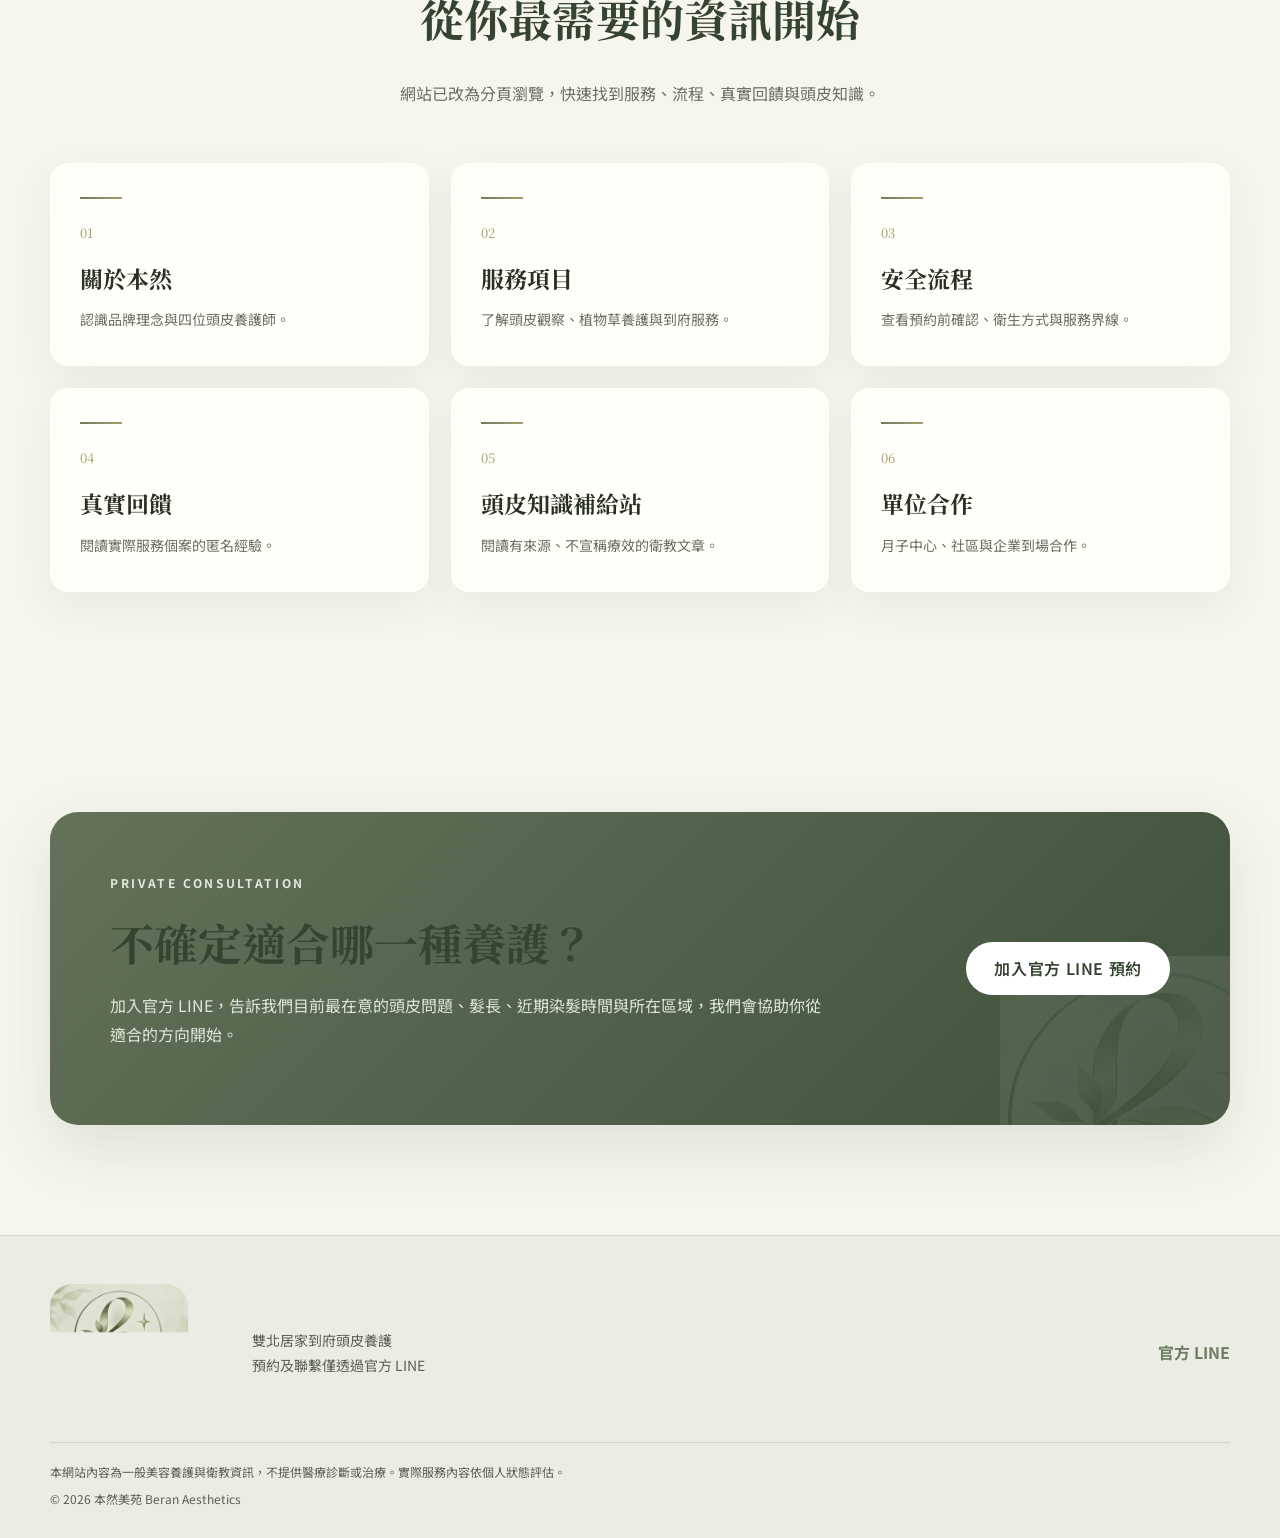
==== commit e89b2a49: "整合本然美苑新品牌 Logo 與全站視覺風格" ====
--- a/index.html
+++ b/index.html
@@ -4,7 +4,7 @@
   <meta charset="utf-8">
   <meta name="viewport" content="width=device-width, initial-scale=1">
   <meta name="description" content="本然美苑提供台北、新北一對一到府頭皮養護、頭皮影像觀察、植物草養護與產後落髮日常照護諮詢。">
-  <meta name="theme-color" content="#667255">
+  <meta name="theme-color" content="#354431">
   <meta property="og:title" content="本然美苑｜雙北到府頭皮養護・產後落髮日常照護">
   <meta property="og:description" content="本然美苑提供台北、新北一對一到府頭皮養護、頭皮影像觀察、植物草養護與產後落髮日常照護諮詢。">
   <meta property="og:type" content="website">
@@ -17,7 +17,7 @@
   <link rel="preconnect" href="https://fonts.googleapis.com">
   <link rel="preconnect" href="https://fonts.gstatic.com" crossorigin>
   <link href="https://fonts.googleapis.com/css2?family=Noto+Sans+TC:wght@400;500;600;700&family=Noto+Serif+TC:wght@600;700&display=swap" rel="stylesheet">
-  <link rel="stylesheet" href="style.css?v=7">
+  <link rel="stylesheet" href="style.css?v=8">
   <script type="application/ld+json">
   {"@context":"https://schema.org","@graph":[{"@type":"Organization","@id":"https://mindy4400.github.io/benran-beauty/#organization","name":"本然美苑","alternateName":"Beran Aesthetics","url":"https://mindy4400.github.io/benran-beauty/","logo":"https://mindy4400.github.io/benran-beauty/assets/images/logo.png","sameAs":["https://lin.ee/O4V5L1I"]},{"@type":"Service","@id":"https://mindy4400.github.io/benran-beauty/#service","name":"雙北到府頭皮養護","description":"一對一到府頭皮影像觀察、植物草養護、植物染護與產後落髮日常照護諮詢。","provider":{"@id":"https://mindy4400.github.io/benran-beauty/#organization"},"areaServed":[{"@type":"City","name":"臺北市"},{"@type":"City","name":"新北市"}],"serviceType":["頭皮養護","產後落髮日常照護","頭皮影像觀察","植物草養護","植物染護"],"url":"https://mindy4400.github.io/benran-beauty/services.html"}]}
   </script>
--- a/style.css
+++ b/style.css
@@ -66,3 +66,149 @@
 .service-photo span{font-size:13px;color:var(--muted)}
 .service-photo small{margin-top:7px;color:var(--sage);font-size:11px;letter-spacing:.08em}
 @media(max-width:850px){.service-photo-grid{grid-template-columns:1fr}.service-photo{max-width:700px;margin-inline:auto;width:100%}}
+
+/* Brand refresh — aligned with the botanical B identity */
+:root{
+  --cream:#f7f6ee;
+  --paper:#fffef9;
+  --sage:#6f7d62;
+  --sage-dark:#354431;
+  --sage-soft:#e6eadf;
+  --gold:#a99a6b;
+  --ink:#293127;
+  --muted:#687064;
+  --line:#dfe3d8;
+  --shadow:0 22px 65px rgba(53,68,49,.12);
+}
+body{
+  background:
+    radial-gradient(circle at 4% 8%,rgba(154,170,137,.15),transparent 22rem),
+    radial-gradient(circle at 96% 30%,rgba(197,207,184,.18),transparent 25rem),
+    var(--cream);
+}
+.site-header{
+  background:rgba(255,254,249,.91);
+  border-bottom:1px solid rgba(53,68,49,.1);
+  box-shadow:0 8px 32px rgba(53,68,49,.045);
+}
+.brand{display:inline-flex;align-items:center;gap:11px;min-width:190px}
+.brand img{
+  content:url("assets/images/logo-mark.png");
+  width:52px;
+  height:52px;
+  border-radius:50%;
+  object-fit:cover;
+  object-position:center;
+  mix-blend-mode:multiply;
+}
+.brand:after{
+  content:"本然美苑";
+  color:var(--sage-dark);
+  font-family:var(--serif);
+  font-size:21px;
+  letter-spacing:.16em;
+  white-space:nowrap;
+}
+.nav-cta,.button-primary{
+  background:linear-gradient(135deg,#718066,#485a43);
+  border:1px solid rgba(255,255,255,.18);
+  box-shadow:0 12px 30px rgba(53,68,49,.18);
+}
+.button,.nav-cta{border-radius:999px}
+.button-outline{border-color:rgba(53,68,49,.42);background:rgba(255,255,255,.42)}
+.hero:after,.page-hero:after{
+  content:"";
+  position:absolute;
+  width:360px;
+  height:335px;
+  right:-85px;
+  bottom:-90px;
+  background:url("assets/images/logo-mark.png") center/contain no-repeat;
+  opacity:.075;
+  mix-blend-mode:multiply;
+  pointer-events:none;
+}
+.hero{isolation:isolate}
+.hero-overlay{background:linear-gradient(90deg,rgba(249,248,241,.98) 0%,rgba(249,248,241,.91) 40%,rgba(249,248,241,.24) 72%,rgba(249,248,241,.06) 100%)}
+.eyebrow{color:#758368}
+.hero h1,.section-heading h2,.signal-section h2,.about h2,.postpartum h2,.booking h2,.page-hero h1{color:var(--sage-dark)}
+.signal-grid div,.service-card,.home-link-card,.article-card,.team-card,.service-photo,.story-card{
+  border-radius:18px;
+  overflow:hidden;
+}
+.signal-grid div{
+  border:1px solid rgba(111,125,98,.12);
+  border-left:3px solid var(--sage);
+  box-shadow:0 8px 28px rgba(53,68,49,.04);
+}
+.services{background:linear-gradient(145deg,#e9ede3,#dfe5d7)}
+.service-card,.home-link-card,.article-card{
+  border-top:0;
+  box-shadow:0 14px 42px rgba(53,68,49,.07);
+}
+.service-card:before,.home-link-card:before,.article-card:before{
+  content:"";
+  display:block;
+  width:42px;
+  height:2px;
+  margin-bottom:18px;
+  background:linear-gradient(90deg,var(--sage),var(--gold));
+}
+.experience,.partner-card{
+  background:
+    radial-gradient(circle at 90% 10%,rgba(255,255,255,.08),transparent 20rem),
+    linear-gradient(135deg,#33422f,#52624a);
+}
+.booking-card{
+  position:relative;
+  overflow:hidden;
+  border-radius:28px;
+  background:linear-gradient(135deg,#637258,#3f503b);
+}
+.booking-card:after{
+  content:"";
+  position:absolute;
+  right:-80px;
+  bottom:-120px;
+  width:310px;
+  height:290px;
+  background:url("assets/images/logo-mark.png") center/contain no-repeat;
+  opacity:.08;
+  pointer-events:none;
+}
+.booking-card>*{position:relative;z-index:1}
+.page-hero{position:relative;overflow:hidden;background:linear-gradient(135deg,#f7f6ee 10%,#e4eadc 100%)}
+.page-hero:before{
+  content:"";
+  position:absolute;
+  inset:0;
+  background:radial-gradient(circle at 12% 12%,rgba(255,255,255,.85),transparent 25rem);
+  pointer-events:none;
+}
+.page-hero .container{position:relative;z-index:1}
+.about-image img,.home-image img,.team-card img,.service-photo img{border-radius:18px}
+.site-footer{background:#ebece4;border-top:1px solid rgba(53,68,49,.1)}
+.footer-wrap>a:first-child{display:block;width:138px}
+.footer-wrap>a:first-child img{
+  content:url("assets/images/brand-logo.png");
+  width:138px;
+  height:138px;
+  border-radius:22px;
+  object-fit:cover;
+  mix-blend-mode:multiply;
+}
+.floating-line{box-shadow:0 12px 36px rgba(6,199,85,.25)}
+@media(max-width:1050px){
+  .brand{min-width:auto}
+  .brand:after{font-size:19px}
+}
+@media(max-width:850px){
+  .site-header nav{background:rgba(255,254,249,.98)}
+  .hero:after{width:270px;height:250px;right:-95px}
+}
+@media(max-width:560px){
+  .brand img{width:47px;height:47px}
+  .brand:after{font-size:18px;letter-spacing:.1em}
+  .booking-card{border-radius:22px}
+  .footer-wrap>a:first-child img{width:120px;height:120px}
+}
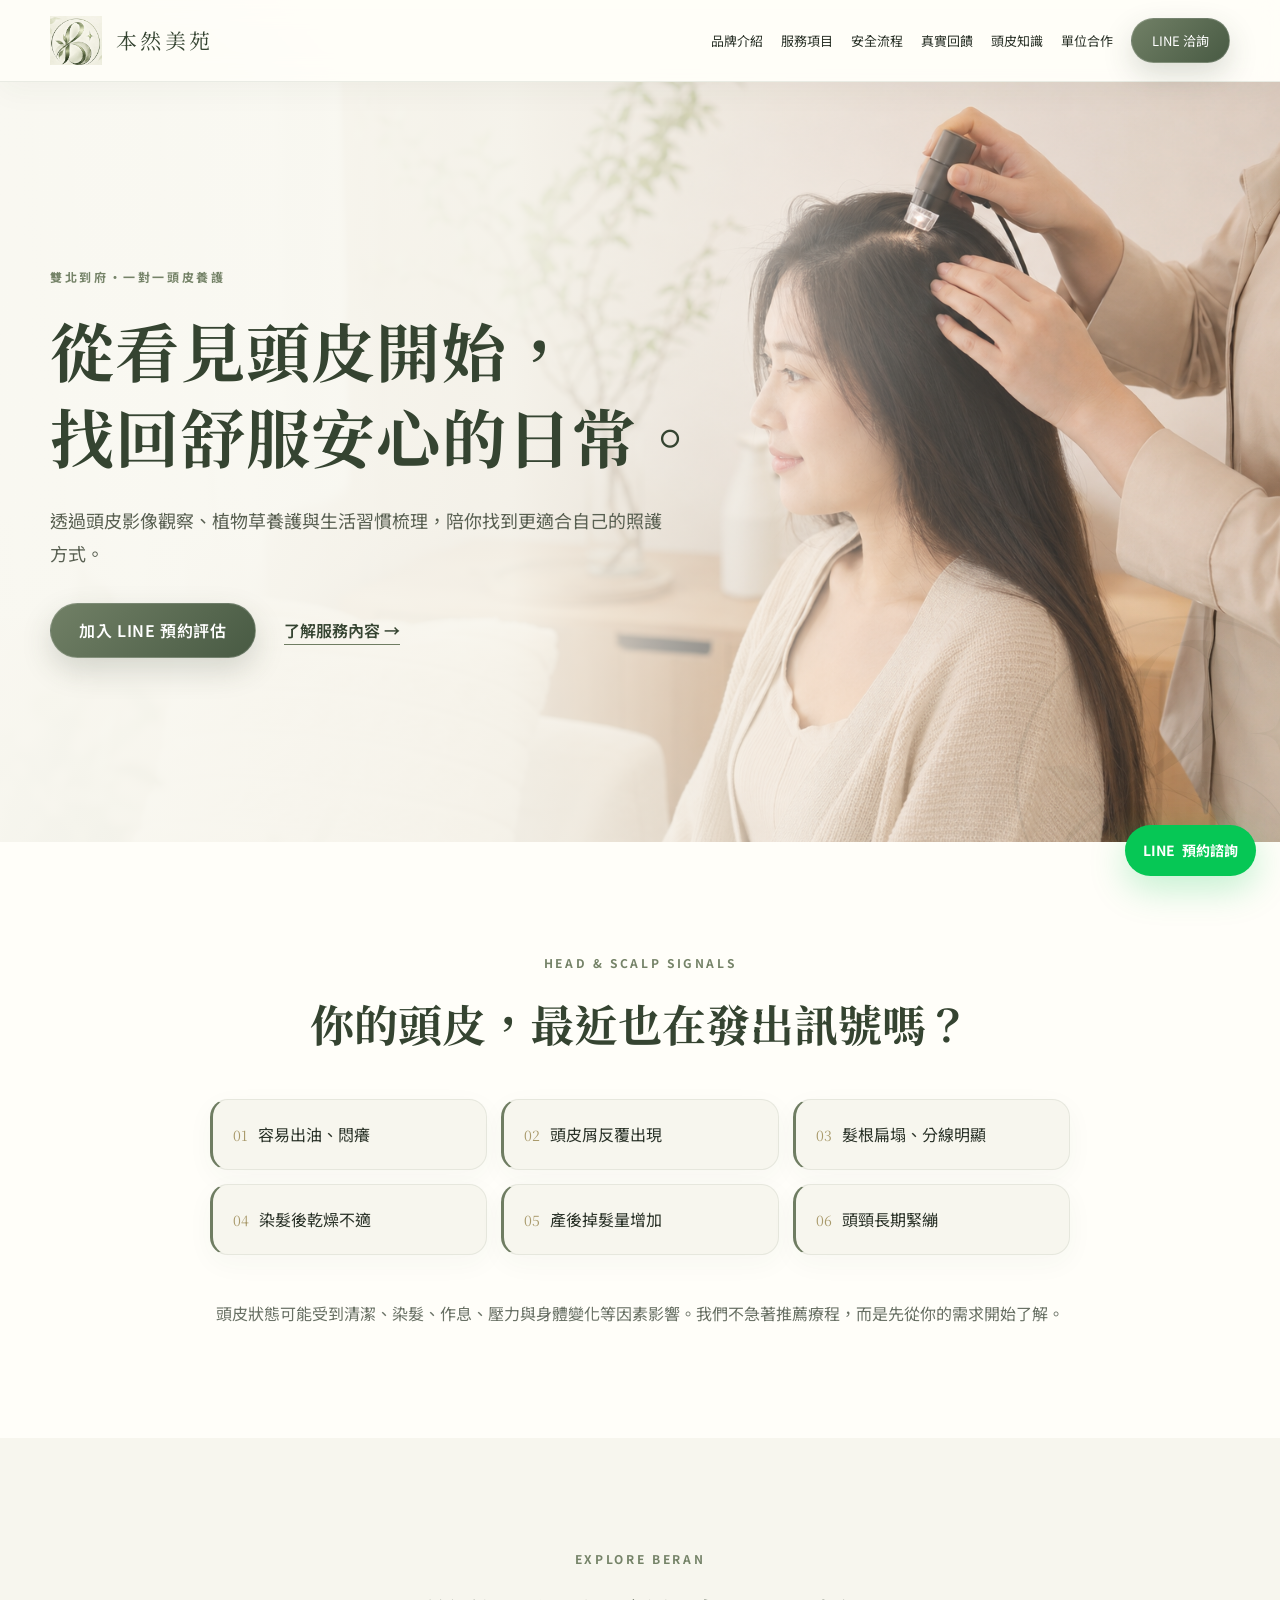
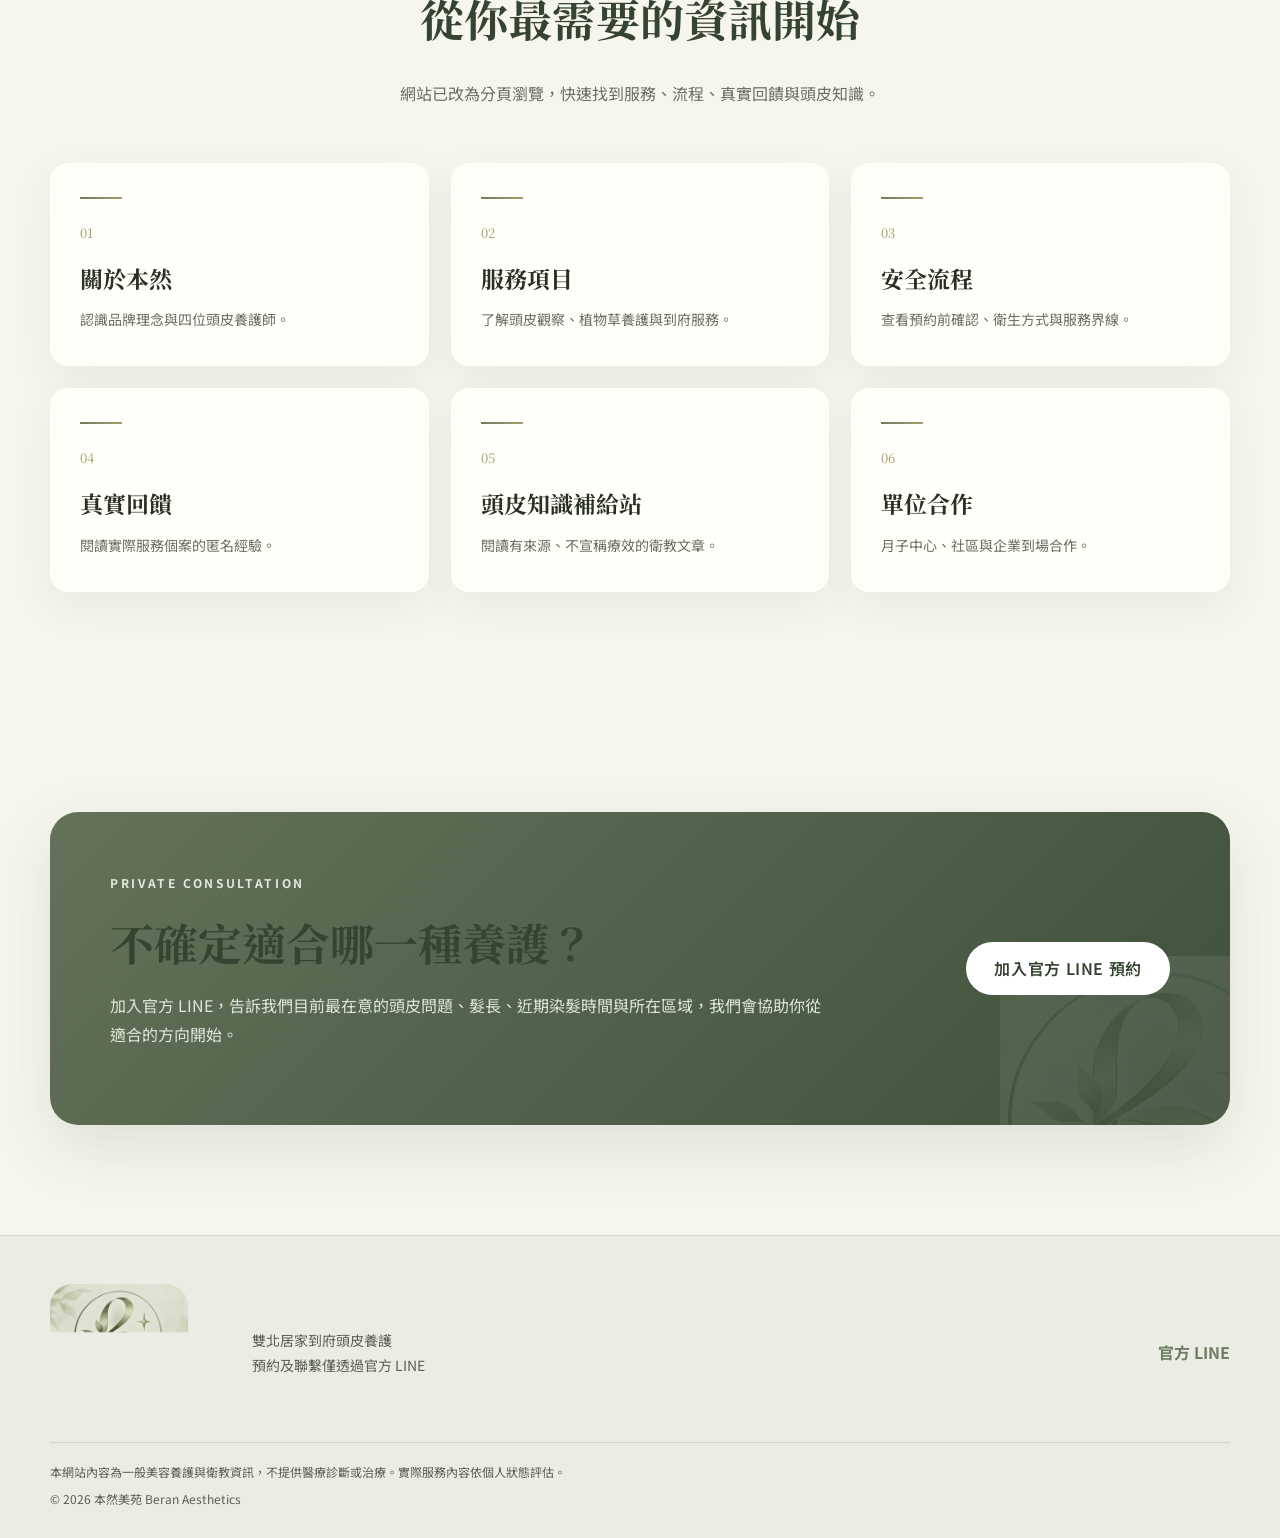
==== commit 6b3d6593: "更新品牌介紹文案並修正導覽列品牌區塊" ====
--- a/index.html
+++ b/index.html
@@ -26,10 +26,10 @@
   <a class="skip-link" href="#main">跳至主要內容</a>
   <header class="site-header" id="top">
     <div class="container nav-wrap">
-      <a class="brand" href="index.html" aria-label="本然美苑首頁"><img src="assets/images/logo.png" alt="本然美苑 Beran Aesthetics"></a>
+      <a class="brand" href="index.html" aria-label="本然美苑首頁"><img src="assets/images/logo-mark.png" alt=""><span class="brand-name">本然美苑</span></a>
       <button class="menu-toggle" type="button" aria-expanded="false" aria-controls="site-nav">選單</button>
       <nav id="site-nav" aria-label="主要導覽">
-        <a href="about.html">關於本然</a>
+        <a href="about.html">品牌介紹</a>
         <a href="services.html">服務項目</a>
         <a href="safety.html">安全流程</a>
         <a href="stories.html">真實回饋</a>
--- a/style.css
+++ b/style.css
@@ -1,8 +1,8 @@
 :root{--cream:#f7f4ec;--paper:#fffdf8;--sage:#667255;--sage-dark:#48533c;--sage-soft:#dfe5d7;--gold:#b7a36f;--ink:#2e332b;--muted:#70766b;--line:#dedfd6;--shadow:0 22px 60px rgba(60,70,52,.12);--serif:"Noto Serif TC",serif;--sans:"Noto Sans TC",sans-serif}
 p,li{overflow-wrap:break-word;text-wrap:pretty}h1,h2,h3{overflow-wrap:break-word;text-wrap:balance}.hero-title span{display:block;white-space:nowrap}.signal-section .section-note{max-width:960px}
-*{box-sizing:border-box}html{scroll-behavior:smooth;scroll-padding-top:84px}body{margin:0;background:var(--cream);color:var(--ink);font-family:var(--sans);line-height:1.8}img{display:block;max-width:100%}a{color:inherit;text-decoration:none}.container{width:min(1180px,calc(100% - 40px));margin:auto}.narrow{width:min(860px,100%)}.section{padding:110px 0}.skip-link{position:fixed;left:16px;top:-80px;z-index:100;background:#fff;padding:10px}.skip-link:focus{top:16px}.site-header{height:82px;position:fixed;top:0;left:0;width:100%;z-index:50;background:rgba(247,244,236,.92);backdrop-filter:blur(12px);border-bottom:1px solid rgba(102,114,85,.14)}.nav-wrap{height:100%;display:flex;align-items:center;justify-content:space-between}.brand img{width:190px;height:58px;object-fit:contain;object-position:left center}.site-header nav{display:flex;align-items:center;gap:18px;font-size:13px;white-space:nowrap}.site-header nav>a:not(.nav-cta):hover{color:var(--sage)}.nav-cta{background:var(--sage);color:#fff;padding:10px 20px;border-radius:999px}.menu-toggle{display:none;background:none;border:1px solid var(--sage);padding:8px 12px;color:var(--sage);border-radius:4px}.hero{min-height:760px;margin-top:82px;position:relative;display:flex;align-items:center;overflow:hidden}.hero-image,.hero-overlay{position:absolute;inset:0}.hero-image{background:url("assets/images/hero-scalp-care.png") center/cover no-repeat}.hero-overlay{background:linear-gradient(90deg,rgba(245,241,231,.98) 0%,rgba(245,241,231,.92) 38%,rgba(245,241,231,.2) 70%,rgba(245,241,231,.05) 100%)}.hero-content{position:relative;z-index:2}.hero-content>*{max-width:650px}.eyebrow{color:var(--sage);letter-spacing:.22em;font-size:12px;font-weight:700;margin:0 0 18px}.eyebrow.light{color:#e4eadc}.hero h1{font-family:var(--serif);font-size:clamp(42px,5vw,68px);line-height:1.35;margin:0 0 26px;letter-spacing:.02em}.hero-copy{font-size:18px;color:#596052;margin-bottom:34px}.hero-actions{display:flex;align-items:center;gap:28px}.button{display:inline-flex;align-items:center;justify-content:center;min-height:52px;padding:12px 28px;border-radius:2px;font-weight:600;letter-spacing:.04em;transition:.25s}.button:hover{transform:translateY(-2px)}.button-primary{background:var(--sage);color:#fff;box-shadow:0 12px 25px rgba(72,83,60,.18)}.button-outline{border:1px solid var(--sage);color:var(--sage);background:transparent}.button-light{background:#fff;color:var(--sage-dark)}.text-link{font-weight:600;color:var(--sage-dark);border-bottom:1px solid var(--sage)}.text-link.strong{display:inline-block;margin-top:8px}.signal-section{background:var(--paper);text-align:center}.signal-section h2,.section-heading h2,.about h2,.postpartum h2,.booking h2{font-family:var(--serif);font-size:clamp(30px,4vw,44px);line-height:1.45;margin:0 0 28px}.signal-grid{display:grid;grid-template-columns:repeat(3,1fr);gap:14px;margin:44px 0}.signal-grid div{background:var(--cream);padding:20px;text-align:left;border-left:2px solid var(--sage-soft)}.signal-grid span{font-family:var(--serif);color:var(--gold);margin-right:10px;font-size:14px}.section-note,.section-heading>p:last-child{color:var(--muted);max-width:760px;margin:0 auto}.split-grid{display:grid;grid-template-columns:1fr 1fr;gap:80px;align-items:center}.split-grid.reverse{grid-template-columns:1.03fr .97fr}.about-image,.home-image{position:relative}.about-image:after,.home-image:after{content:"";position:absolute;left:-18px;bottom:-18px;width:55%;height:55%;background:var(--sage-soft);z-index:-1}.about-image img,.home-image img{width:100%;aspect-ratio:4/5;object-fit:cover;box-shadow:var(--shadow)}.about-copy>p,.postpartum-copy>p{color:#60665d}.feature-row,.soft-list{display:flex;flex-wrap:wrap;gap:10px;margin-top:30px}.feature-row span,.soft-list span{border:1px solid var(--line);padding:8px 13px;font-size:13px;background:rgba(255,255,255,.45)}.services{background:var(--sage-soft)}.section-heading{text-align:center;max-width:800px;margin:0 auto 55px}.service-grid{display:grid;grid-template-columns:repeat(2,1fr);gap:22px}.service-card{background:var(--paper);padding:40px;position:relative;border-top:3px solid transparent;transition:.25s}.service-card:hover{transform:translateY(-4px);border-color:var(--sage);box-shadow:var(--shadow)}.service-no{font-family:var(--serif);color:var(--gold);font-size:14px}.service-card h3{font-family:var(--serif);font-size:24px;margin:14px 0}.service-card p,.service-card li{color:var(--muted)}.service-card ul{padding-left:20px;margin-bottom:0}.center{text-align:center;margin-top:38px}.postpartum{background:var(--paper)}.medical-note{font-size:13px;border-left:3px solid var(--gold);padding-left:14px;margin-top:28px}.process{background:var(--cream)}.process-grid{display:grid;grid-template-columns:repeat(4,1fr);gap:28px}.process-grid article{border-top:1px solid var(--sage);padding-top:24px}.process-grid b{font-family:var(--serif);font-size:30px;color:var(--gold)}.process-grid h3{font-family:var(--serif);margin:14px 0 8px}.process-grid p{color:var(--muted);font-size:14px}.experience{background:var(--sage-dark);color:#fff}.experience .eyebrow{color:#dbe2d1}.experience .section-heading h2{color:#fff}.quote-grid{display:grid;grid-template-columns:repeat(3,1fr);gap:18px}.quote-grid blockquote{margin:0;padding:30px;border:1px solid rgba(255,255,255,.22);text-align:center}.quote-grid blockquote p{font-family:var(--serif);font-size:28px;margin:0 0 12px}.quote-grid footer{font-size:14px;color:#d9ddD5}.faq{background:var(--paper)}.accordion details{border-top:1px solid var(--line);padding:0}.accordion details:last-child{border-bottom:1px solid var(--line)}.accordion summary{cursor:pointer;list-style:none;padding:22px 38px 22px 4px;font-family:var(--serif);font-size:18px;position:relative}.accordion summary::-webkit-details-marker{display:none}.accordion summary:after{content:"＋";position:absolute;right:5px;color:var(--sage)}.accordion details[open] summary:after{content:"－"}.accordion details p{color:var(--muted);margin:0;padding:0 40px 24px 4px}.booking{background:var(--cream)}.booking-card{background:var(--sage);color:#fff;padding:60px;display:flex;align-items:center;justify-content:space-between;gap:60px;box-shadow:var(--shadow)}.booking-card>div{max-width:720px}.booking h2{margin-bottom:14px}.booking p{color:#e1e6dc}.site-footer{background:#e9e7de;padding:48px 0 28px;color:#596052}.footer-wrap{display:grid;grid-template-columns:170px 1fr auto;gap:32px;align-items:center}.footer-wrap img{width:190px;height:auto;object-fit:contain}.footer-wrap p{margin:0;font-size:14px}.footer-wrap a{color:var(--sage);font-weight:700}.disclaimer,.copyright{font-size:12px;border-top:1px solid #d5d5cb;padding-top:18px;margin-top:20px}.copyright{border:0;margin-top:0;padding-top:6px}.floating-line{position:fixed;z-index:45;right:24px;bottom:24px;background:#06c755;color:#fff;padding:13px 18px;border-radius:999px;box-shadow:0 8px 28px rgba(0,0,0,.18);font-size:14px;font-weight:700}.floating-line span{margin-right:7px}.reveal{opacity:1;transform:none}
+*{box-sizing:border-box}html{scroll-behavior:smooth;scroll-padding-top:84px}body{margin:0;background:var(--cream);color:var(--ink);font-family:var(--sans);line-height:1.8}img{display:block;max-width:100%}a{color:inherit;text-decoration:none}.container{width:min(1180px,calc(100% - 40px));margin:auto}.narrow{width:min(860px,100%)}.section{padding:110px 0}.skip-link{position:fixed;left:16px;top:-80px;z-index:100;background:#fff;padding:10px}.skip-link:focus{top:16px}.site-header{height:82px;position:fixed;top:0;left:0;width:100%;z-index:50;background:rgba(247,244,236,.92);backdrop-filter:blur(12px);border-bottom:1px solid rgba(102,114,85,.14)}.nav-wrap{height:100%;display:flex;align-items:center;justify-content:space-between}.brand{display:inline-flex;align-items:center;gap:14px;flex-shrink:0}.brand img{width:52px;height:52px;object-fit:contain;object-position:center;flex-shrink:0}.brand-name{font-family:var(--serif);font-size:21px;line-height:1;letter-spacing:.16em;white-space:nowrap;color:var(--sage-dark)}.site-header nav{display:flex;align-items:center;gap:18px;font-size:13px;white-space:nowrap}.site-header nav>a:not(.nav-cta):hover{color:var(--sage)}.nav-cta{background:var(--sage);color:#fff;padding:10px 20px;border-radius:999px}.menu-toggle{display:none;background:none;border:1px solid var(--sage);padding:8px 12px;color:var(--sage);border-radius:4px}.hero{min-height:760px;margin-top:82px;position:relative;display:flex;align-items:center;overflow:hidden}.hero-image,.hero-overlay{position:absolute;inset:0}.hero-image{background:url("assets/images/hero-scalp-care.png") center/cover no-repeat}.hero-overlay{background:linear-gradient(90deg,rgba(245,241,231,.98) 0%,rgba(245,241,231,.92) 38%,rgba(245,241,231,.2) 70%,rgba(245,241,231,.05) 100%)}.hero-content{position:relative;z-index:2}.hero-content>*{max-width:650px}.eyebrow{color:var(--sage);letter-spacing:.22em;font-size:12px;font-weight:700;margin:0 0 18px}.eyebrow.light{color:#e4eadc}.hero h1{font-family:var(--serif);font-size:clamp(42px,5vw,68px);line-height:1.35;margin:0 0 26px;letter-spacing:.02em}.hero-copy{font-size:18px;color:#596052;margin-bottom:34px}.hero-actions{display:flex;align-items:center;gap:28px}.button{display:inline-flex;align-items:center;justify-content:center;min-height:52px;padding:12px 28px;border-radius:2px;font-weight:600;letter-spacing:.04em;transition:.25s}.button:hover{transform:translateY(-2px)}.button-primary{background:var(--sage);color:#fff;box-shadow:0 12px 25px rgba(72,83,60,.18)}.button-outline{border:1px solid var(--sage);color:var(--sage);background:transparent}.button-light{background:#fff;color:var(--sage-dark)}.text-link{font-weight:600;color:var(--sage-dark);border-bottom:1px solid var(--sage)}.text-link.strong{display:inline-block;margin-top:8px}.signal-section{background:var(--paper);text-align:center}.signal-section h2,.section-heading h2,.about h2,.postpartum h2,.booking h2{font-family:var(--serif);font-size:clamp(30px,4vw,44px);line-height:1.45;margin:0 0 28px}.signal-grid{display:grid;grid-template-columns:repeat(3,1fr);gap:14px;margin:44px 0}.signal-grid div{background:var(--cream);padding:20px;text-align:left;border-left:2px solid var(--sage-soft)}.signal-grid span{font-family:var(--serif);color:var(--gold);margin-right:10px;font-size:14px}.section-note,.section-heading>p:last-child{color:var(--muted);max-width:760px;margin:0 auto}.split-grid{display:grid;grid-template-columns:1fr 1fr;gap:80px;align-items:center}.split-grid.reverse{grid-template-columns:1.03fr .97fr}.about-image,.home-image{position:relative}.about-image:after,.home-image:after{content:"";position:absolute;left:-18px;bottom:-18px;width:55%;height:55%;background:var(--sage-soft);z-index:-1}.about-image img,.home-image img{width:100%;aspect-ratio:4/5;object-fit:cover;box-shadow:var(--shadow)}.about-copy>p,.postpartum-copy>p{color:#60665d}.feature-row,.soft-list{display:flex;flex-wrap:wrap;gap:10px;margin-top:30px}.feature-row span,.soft-list span{border:1px solid var(--line);padding:8px 13px;font-size:13px;background:rgba(255,255,255,.45)}.services{background:var(--sage-soft)}.section-heading{text-align:center;max-width:800px;margin:0 auto 55px}.service-grid{display:grid;grid-template-columns:repeat(2,1fr);gap:22px}.service-card{background:var(--paper);padding:40px;position:relative;border-top:3px solid transparent;transition:.25s}.service-card:hover{transform:translateY(-4px);border-color:var(--sage);box-shadow:var(--shadow)}.service-no{font-family:var(--serif);color:var(--gold);font-size:14px}.service-card h3{font-family:var(--serif);font-size:24px;margin:14px 0}.service-card p,.service-card li{color:var(--muted)}.service-card ul{padding-left:20px;margin-bottom:0}.center{text-align:center;margin-top:38px}.postpartum{background:var(--paper)}.medical-note{font-size:13px;border-left:3px solid var(--gold);padding-left:14px;margin-top:28px}.process{background:var(--cream)}.process-grid{display:grid;grid-template-columns:repeat(4,1fr);gap:28px}.process-grid article{border-top:1px solid var(--sage);padding-top:24px}.process-grid b{font-family:var(--serif);font-size:30px;color:var(--gold)}.process-grid h3{font-family:var(--serif);margin:14px 0 8px}.process-grid p{color:var(--muted);font-size:14px}.experience{background:var(--sage-dark);color:#fff}.experience .eyebrow{color:#dbe2d1}.experience .section-heading h2{color:#fff}.quote-grid{display:grid;grid-template-columns:repeat(3,1fr);gap:18px}.quote-grid blockquote{margin:0;padding:30px;border:1px solid rgba(255,255,255,.22);text-align:center}.quote-grid blockquote p{font-family:var(--serif);font-size:28px;margin:0 0 12px}.quote-grid footer{font-size:14px;color:#d9ddD5}.faq{background:var(--paper)}.accordion details{border-top:1px solid var(--line);padding:0}.accordion details:last-child{border-bottom:1px solid var(--line)}.accordion summary{cursor:pointer;list-style:none;padding:22px 38px 22px 4px;font-family:var(--serif);font-size:18px;position:relative}.accordion summary::-webkit-details-marker{display:none}.accordion summary:after{content:"＋";position:absolute;right:5px;color:var(--sage)}.accordion details[open] summary:after{content:"－"}.accordion details p{color:var(--muted);margin:0;padding:0 40px 24px 4px}.booking{background:var(--cream)}.booking-card{background:var(--sage);color:#fff;padding:60px;display:flex;align-items:center;justify-content:space-between;gap:60px;box-shadow:var(--shadow)}.booking-card>div{max-width:720px}.booking h2{margin-bottom:14px}.booking p{color:#e1e6dc}.site-footer{background:#e9e7de;padding:48px 0 28px;color:#596052}.footer-wrap{display:grid;grid-template-columns:170px 1fr auto;gap:32px;align-items:center}.footer-wrap img{width:190px;height:auto;object-fit:contain}.footer-wrap p{margin:0;font-size:14px}.footer-wrap a{color:var(--sage);font-weight:700}.disclaimer,.copyright{font-size:12px;border-top:1px solid #d5d5cb;padding-top:18px;margin-top:20px}.copyright{border:0;margin-top:0;padding-top:6px}.floating-line{position:fixed;z-index:45;right:24px;bottom:24px;background:#06c755;color:#fff;padding:13px 18px;border-radius:999px;box-shadow:0 8px 28px rgba(0,0,0,.18);font-size:14px;font-weight:700}.floating-line span{margin-right:7px}.reveal{opacity:1;transform:none}
 @media(max-width:850px){.section{padding:80px 0}.menu-toggle{display:block}.site-header nav{display:none;position:absolute;left:0;top:82px;width:100%;background:var(--paper);padding:24px 20px;flex-direction:column;align-items:stretch;gap:12px;border-bottom:1px solid var(--line)}.site-header nav.open{display:flex}.site-header nav a{padding:8px}.nav-cta{text-align:center}.hero{min-height:700px}.hero-image{background-position:62% center}.hero-overlay{background:linear-gradient(90deg,rgba(245,241,231,.96),rgba(245,241,231,.78))}.hero-content>*{max-width:590px}.signal-grid{grid-template-columns:repeat(2,1fr)}.split-grid,.split-grid.reverse{grid-template-columns:1fr;gap:55px}.about-image img,.home-image img{aspect-ratio:16/10}.service-grid{grid-template-columns:1fr}.process-grid{grid-template-columns:repeat(2,1fr)}.quote-grid{grid-template-columns:1fr}.booking-card{padding:42px;display:block}.booking-card .button{margin-top:20px}.footer-wrap{grid-template-columns:130px 1fr}.footer-wrap>a{grid-column:1/-1}.footer-wrap img{width:170px;height:auto}}
-@media(max-width:560px){.container{width:min(100% - 28px,1180px)}.section{padding:66px 0}.brand img{width:165px;height:54px}.hero{margin-top:82px;min-height:640px}.hero h1{font-size:clamp(34px,10vw,38px)}.hero-title span{display:inline;white-space:normal}.hero-copy{font-size:16px}.hero-actions{align-items:flex-start;flex-direction:column;gap:18px}.signal-grid{grid-template-columns:1fr}.signal-grid div{padding:15px}.service-card{padding:28px 24px}.process-grid{grid-template-columns:1fr;gap:14px}.booking-card{padding:34px 24px}.floating-line{right:14px;bottom:14px}.about-image img,.home-image img{aspect-ratio:4/3}.footer-wrap{display:block}.footer-wrap img{margin-bottom:16px}.footer-wrap>a{display:inline-block;margin-top:16px}}
+@media(max-width:560px){.container{width:min(100% - 28px,1180px)}.section{padding:66px 0}.brand img{width:44px;height:44px}.hero{margin-top:82px;min-height:640px}.hero h1{font-size:clamp(34px,10vw,38px)}.hero-title span{display:inline;white-space:normal}.hero-copy{font-size:16px}.hero-actions{align-items:flex-start;flex-direction:column;gap:18px}.signal-grid{grid-template-columns:1fr}.signal-grid div{padding:15px}.service-card{padding:28px 24px}.process-grid{grid-template-columns:1fr;gap:14px}.booking-card{padding:34px 24px}.floating-line{right:14px;bottom:14px}.about-image img,.home-image img{aspect-ratio:4/3}.footer-wrap{display:block}.footer-wrap img{margin-bottom:16px}.footer-wrap>a{display:inline-block;margin-top:16px}}
 @media(prefers-reduced-motion:reduce){html{scroll-behavior:auto}.reveal{opacity:1;transform:none;transition:none}.button:hover,.service-card:hover{transform:none}}
 
 /* Customer stories */
@@ -21,7 +21,7 @@
 .safety-note{max-width:900px;margin:44px auto 0;padding:24px 28px;background:var(--paper);border-left:3px solid var(--gold)}.safety-note strong{font-family:var(--serif);color:var(--sage-dark)}.safety-note p{margin:6px 0 0;color:var(--muted);font-size:14px}
 .knowledge{background:var(--paper)}.article-grid{display:grid;grid-template-columns:repeat(3,1fr);gap:22px;align-items:stretch}.article-card{display:flex;flex-direction:column;background:var(--cream);border-top:3px solid var(--sage);padding:34px 30px}.article-meta{color:var(--gold);font-size:12px;font-weight:700;letter-spacing:.08em}.article-card h3{font-family:var(--serif);font-size:23px;line-height:1.55;margin:14px 0}.article-card p,.article-card li{color:var(--muted);font-size:14px}.article-card ul{padding-left:20px;margin:4px 0 24px}.source-link{margin-top:auto;color:var(--sage-dark);font-size:12px;font-weight:700;border-top:1px solid var(--line);padding-top:16px}.knowledge-disclaimer{max-width:900px;margin:30px auto 0;text-align:center;color:var(--muted);font-size:12px}
 .partners{background:var(--cream)}.partner-card{background:var(--sage-dark);color:#fff;padding:60px;display:flex;align-items:center;justify-content:space-between;gap:60px;box-shadow:var(--shadow)}.partner-card>div{max-width:760px}.partner-card h2{font-family:var(--serif);font-size:clamp(30px,4vw,44px);line-height:1.45;margin:0 0 16px}.partner-card p{color:#e1e6dc}.partner-tags{display:flex;flex-wrap:wrap;gap:10px;margin-top:24px}.partner-tags span{border:1px solid rgba(255,255,255,.28);padding:7px 12px;font-size:13px}
-@media(max-width:1050px){.brand img{width:165px}.site-header nav{gap:12px;font-size:12px}}@media(max-width:900px){.article-grid{grid-template-columns:1fr}.partner-card{display:block;padding:42px}.partner-card .button{margin-top:24px}}@media(max-width:560px){.article-card{padding:28px 24px}.partner-card{padding:34px 24px}}
+@media(max-width:1050px){.brand img{width:48px;height:48px}.site-header nav{gap:12px;font-size:12px}}@media(max-width:900px){.article-grid{grid-template-columns:1fr}.partner-card{display:block;padding:42px}.partner-card .button{margin-top:24px}}@media(max-width:560px){.article-card{padding:28px 24px}.partner-card{padding:34px 24px}}
 
 /* Scalp care team */
 .team{background:var(--paper)}
@@ -91,23 +91,10 @@
   border-bottom:1px solid rgba(53,68,49,.1);
   box-shadow:0 8px 32px rgba(53,68,49,.045);
 }
-.brand{display:inline-flex;align-items:center;gap:11px;min-width:190px}
+.brand{gap:14px}
 .brand img{
-  content:url("assets/images/logo-mark.png");
-  width:52px;
-  height:52px;
-  border-radius:50%;
-  object-fit:cover;
-  object-position:center;
+  object-fit:contain;
   mix-blend-mode:multiply;
-}
-.brand:after{
-  content:"本然美苑";
-  color:var(--sage-dark);
-  font-family:var(--serif);
-  font-size:21px;
-  letter-spacing:.16em;
-  white-space:nowrap;
 }
 .nav-cta,.button-primary{
   background:linear-gradient(135deg,#718066,#485a43);
@@ -199,16 +186,16 @@
 }
 .floating-line{box-shadow:0 12px 36px rgba(6,199,85,.25)}
 @media(max-width:1050px){
-  .brand{min-width:auto}
-  .brand:after{font-size:19px}
+  .brand-name{font-size:19px;letter-spacing:.12em}
 }
 @media(max-width:850px){
   .site-header nav{background:rgba(255,254,249,.98)}
   .hero:after{width:270px;height:250px;right:-95px}
 }
 @media(max-width:560px){
-  .brand img{width:47px;height:47px}
-  .brand:after{font-size:18px;letter-spacing:.1em}
+  .brand{gap:12px}
+  .brand img{width:44px;height:44px}
+  .brand-name{font-size:18px;letter-spacing:.08em}
   .booking-card{border-radius:22px}
   .footer-wrap>a:first-child img{width:120px;height:120px}
 }
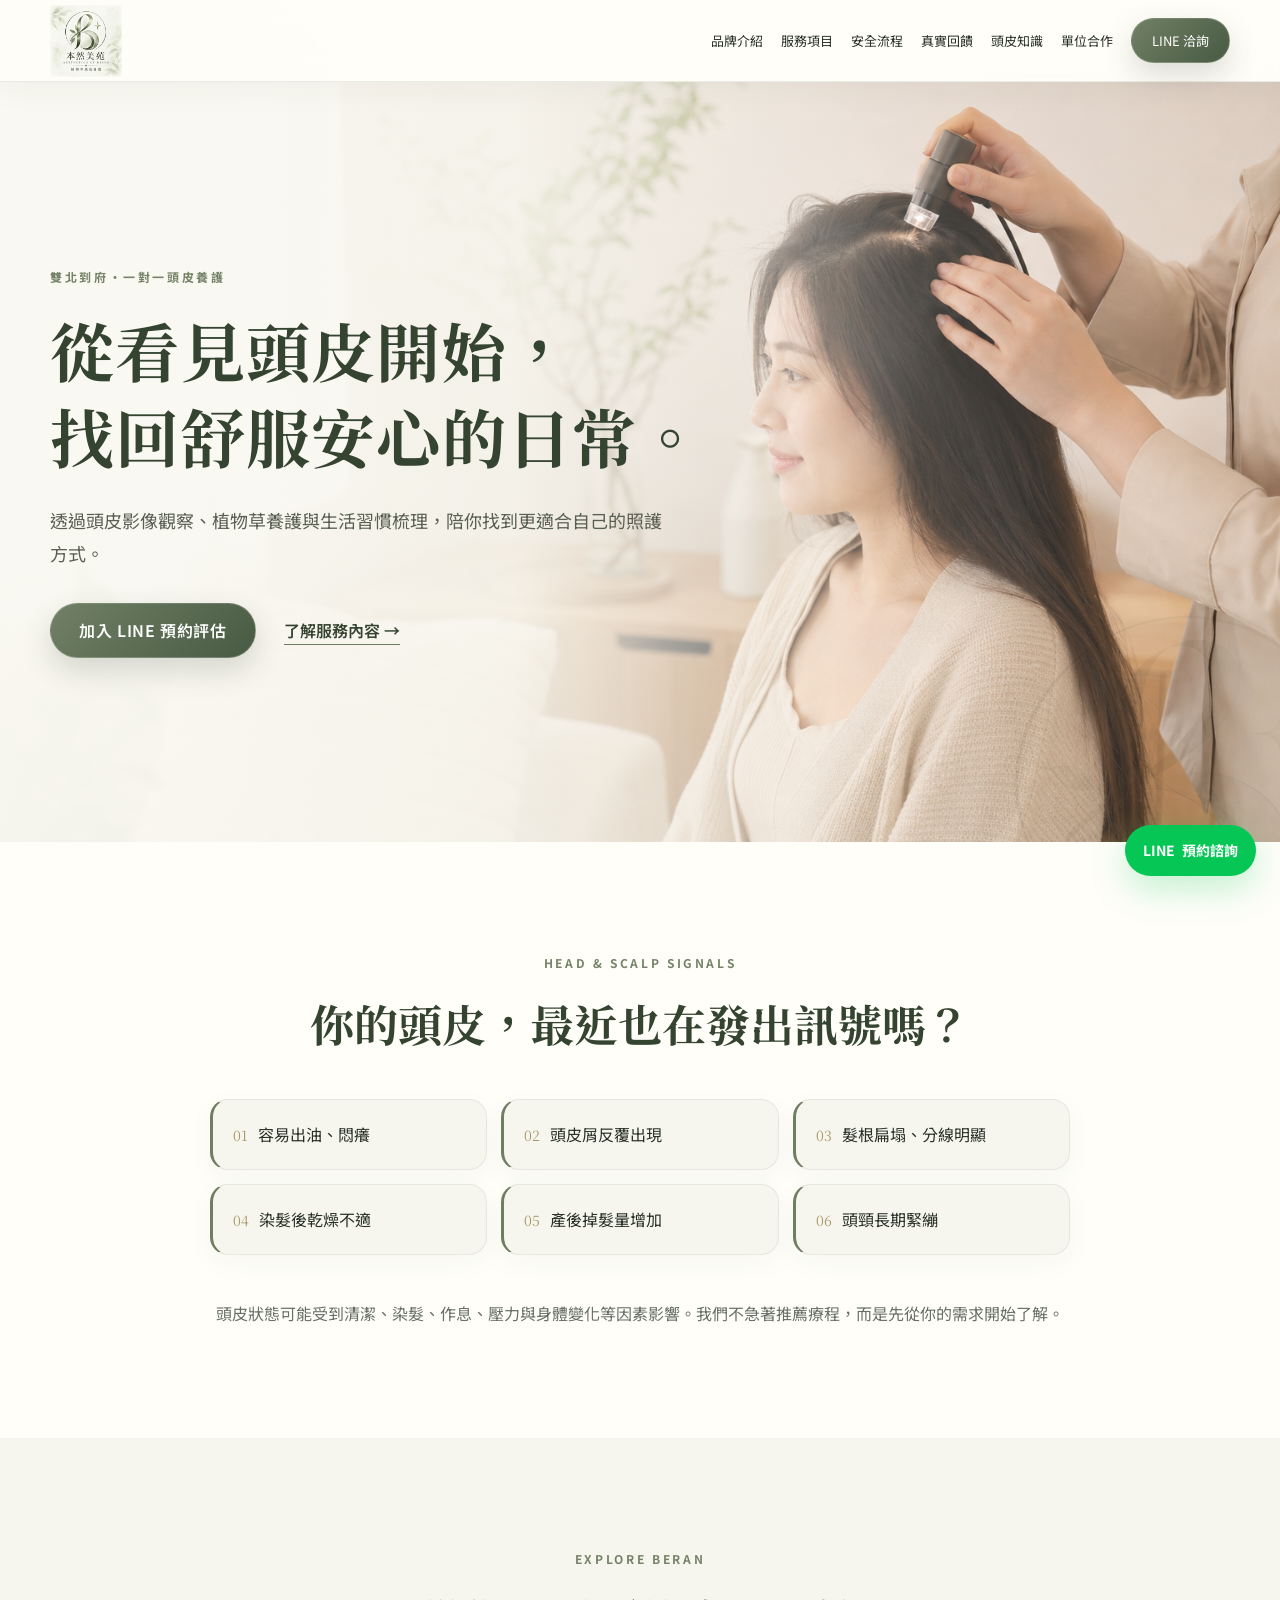
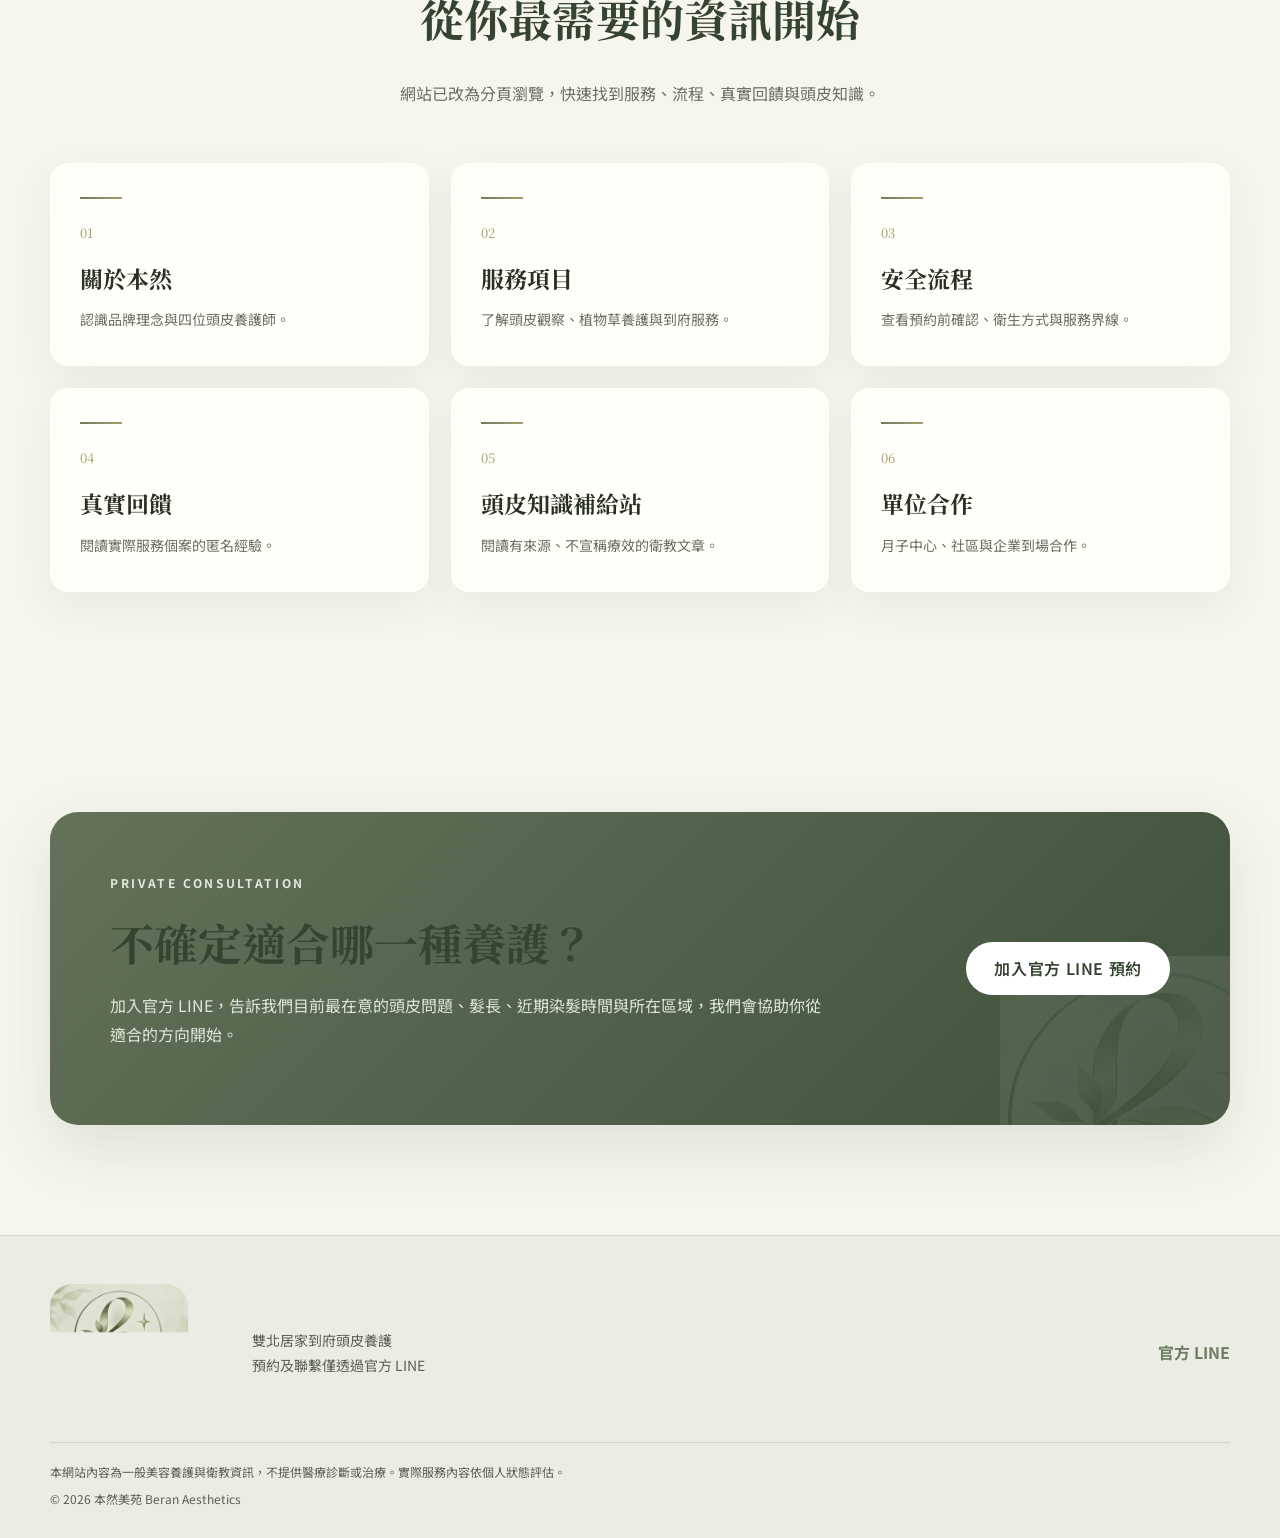
==== commit 528239b2: "修正品牌Logo顯示並更新品牌介紹文案" ====
--- a/index.html
+++ b/index.html
@@ -17,16 +17,16 @@
   <link rel="preconnect" href="https://fonts.googleapis.com">
   <link rel="preconnect" href="https://fonts.gstatic.com" crossorigin>
   <link href="https://fonts.googleapis.com/css2?family=Noto+Sans+TC:wght@400;500;600;700&family=Noto+Serif+TC:wght@600;700&display=swap" rel="stylesheet">
-  <link rel="stylesheet" href="style.css?v=8">
+  <link rel="stylesheet" href="style.css?v=10">
   <script type="application/ld+json">
-  {"@context":"https://schema.org","@graph":[{"@type":"Organization","@id":"https://mindy4400.github.io/benran-beauty/#organization","name":"本然美苑","alternateName":"Beran Aesthetics","url":"https://mindy4400.github.io/benran-beauty/","logo":"https://mindy4400.github.io/benran-beauty/assets/images/logo.png","sameAs":["https://lin.ee/O4V5L1I"]},{"@type":"Service","@id":"https://mindy4400.github.io/benran-beauty/#service","name":"雙北到府頭皮養護","description":"一對一到府頭皮影像觀察、植物草養護、植物染護與產後落髮日常照護諮詢。","provider":{"@id":"https://mindy4400.github.io/benran-beauty/#organization"},"areaServed":[{"@type":"City","name":"臺北市"},{"@type":"City","name":"新北市"}],"serviceType":["頭皮養護","產後落髮日常照護","頭皮影像觀察","植物草養護","植物染護"],"url":"https://mindy4400.github.io/benran-beauty/services.html"}]}
+  {"@context":"https://schema.org","@graph":[{"@type":"Organization","@id":"https://mindy4400.github.io/benran-beauty/#organization","name":"本然美苑","alternateName":"Beran Aesthetics","url":"https://mindy4400.github.io/benran-beauty/","logo":"https://mindy4400.github.io/benran-beauty/assets/images/logo.png","sameAs":["https://lin.ee/9HNeZJK"]},{"@type":"Service","@id":"https://mindy4400.github.io/benran-beauty/#service","name":"雙北到府頭皮養護","description":"一對一到府頭皮影像觀察、植物草養護、植物染護與產後落髮日常照護諮詢。","provider":{"@id":"https://mindy4400.github.io/benran-beauty/#organization"},"areaServed":[{"@type":"City","name":"臺北市"},{"@type":"City","name":"新北市"}],"serviceType":["頭皮養護","產後落髮日常照護","頭皮影像觀察","植物草養護","植物染護"],"url":"https://mindy4400.github.io/benran-beauty/services.html"}]}
   </script>
 </head>
 <body>
   <a class="skip-link" href="#main">跳至主要內容</a>
   <header class="site-header" id="top">
     <div class="container nav-wrap">
-      <a class="brand" href="index.html" aria-label="本然美苑首頁"><img src="assets/images/logo-mark.png" alt=""><span class="brand-name">本然美苑</span></a>
+      <a class="brand" href="index.html" aria-label="本然美苑首頁"><img class="brand-mark" src="assets/images/logo-mark.jpg" alt="本然美苑完整品牌 Logo"></a>
       <button class="menu-toggle" type="button" aria-expanded="false" aria-controls="site-nav">選單</button>
       <nav id="site-nav" aria-label="主要導覽">
         <a href="about.html">品牌介紹</a>
@@ -35,7 +35,7 @@
         <a href="stories.html">真實回饋</a>
         <a href="knowledge.html">頭皮知識</a>
         <a href="partners.html">單位合作</a>
-        <a class="nav-cta" href="https://lin.ee/O4V5L1I" target="_blank" rel="noopener">LINE 洽詢</a>
+        <a class="nav-cta" href="https://lin.ee/9HNeZJK" target="_blank" rel="noopener">LINE 洽詢</a>
       </nav>
     </div>
   </header>
@@ -48,7 +48,7 @@
         <h1 class="hero-title"><span>從看見頭皮開始，</span><span>找回舒服安心的日常。</span></h1>
         <p class="hero-copy">透過頭皮影像觀察、植物草養護與生活習慣梳理，陪你找到更適合自己的照護方式。</p>
         <div class="hero-actions">
-          <a class="button button-primary" href="https://lin.ee/O4V5L1I" target="_blank" rel="noopener">加入 LINE 預約評估</a>
+          <a class="button button-primary" href="https://lin.ee/9HNeZJK" target="_blank" rel="noopener">加入 LINE 預約評估</a>
           <a class="text-link" href="services.html">了解服務內容 <span aria-hidden="true">→</span></a>
         </div>
       </div>
@@ -88,7 +88,7 @@
           <h2>不確定適合哪一種養護？</h2>
           <p>加入官方 LINE，告訴我們目前最在意的頭皮問題、髮長、近期染髮時間與所在區域，我們會協助你從適合的方向開始。</p>
         </div>
-        <a class="button button-light" href="https://lin.ee/O4V5L1I" target="_blank" rel="noopener">加入官方 LINE 預約</a>
+        <a class="button button-light" href="https://lin.ee/9HNeZJK" target="_blank" rel="noopener">加入官方 LINE 預約</a>
       </div>
     </section>
   </main>
@@ -96,12 +96,12 @@
     <div class="container footer-wrap">
       <a href="index.html"><img src="assets/images/logo.png" alt="本然美苑"></a>
       <div><p>雙北居家到府頭皮養護</p><p>預約及聯繫僅透過官方 LINE</p></div>
-      <a href="https://lin.ee/O4V5L1I" target="_blank" rel="noopener">官方 LINE</a>
+      <a href="https://lin.ee/9HNeZJK" target="_blank" rel="noopener">官方 LINE</a>
     </div>
     <div class="container disclaimer">本網站內容為一般美容養護與衛教資訊，不提供醫療診斷或治療。實際服務內容依個人狀態評估。</div>
     <div class="container copyright">© <span id="year"></span> 本然美苑 Beran Aesthetics</div>
   </footer>
-  <a class="floating-line" href="https://lin.ee/O4V5L1I" target="_blank" rel="noopener" aria-label="加入本然美苑官方 LINE 預約"><span>LINE</span>預約諮詢</a>
+  <a class="floating-line" href="https://lin.ee/9HNeZJK" target="_blank" rel="noopener" aria-label="加入本然美苑官方 LINE 預約"><span>LINE</span>預約諮詢</a>
   <script src="script.js?v=4"></script>
 </body>
 </html>
--- a/style.css
+++ b/style.css
@@ -1,8 +1,8 @@
 :root{--cream:#f7f4ec;--paper:#fffdf8;--sage:#667255;--sage-dark:#48533c;--sage-soft:#dfe5d7;--gold:#b7a36f;--ink:#2e332b;--muted:#70766b;--line:#dedfd6;--shadow:0 22px 60px rgba(60,70,52,.12);--serif:"Noto Serif TC",serif;--sans:"Noto Sans TC",sans-serif}
 p,li{overflow-wrap:break-word;text-wrap:pretty}h1,h2,h3{overflow-wrap:break-word;text-wrap:balance}.hero-title span{display:block;white-space:nowrap}.signal-section .section-note{max-width:960px}
-*{box-sizing:border-box}html{scroll-behavior:smooth;scroll-padding-top:84px}body{margin:0;background:var(--cream);color:var(--ink);font-family:var(--sans);line-height:1.8}img{display:block;max-width:100%}a{color:inherit;text-decoration:none}.container{width:min(1180px,calc(100% - 40px));margin:auto}.narrow{width:min(860px,100%)}.section{padding:110px 0}.skip-link{position:fixed;left:16px;top:-80px;z-index:100;background:#fff;padding:10px}.skip-link:focus{top:16px}.site-header{height:82px;position:fixed;top:0;left:0;width:100%;z-index:50;background:rgba(247,244,236,.92);backdrop-filter:blur(12px);border-bottom:1px solid rgba(102,114,85,.14)}.nav-wrap{height:100%;display:flex;align-items:center;justify-content:space-between}.brand{display:inline-flex;align-items:center;gap:14px;flex-shrink:0}.brand img{width:52px;height:52px;object-fit:contain;object-position:center;flex-shrink:0}.brand-name{font-family:var(--serif);font-size:21px;line-height:1;letter-spacing:.16em;white-space:nowrap;color:var(--sage-dark)}.site-header nav{display:flex;align-items:center;gap:18px;font-size:13px;white-space:nowrap}.site-header nav>a:not(.nav-cta):hover{color:var(--sage)}.nav-cta{background:var(--sage);color:#fff;padding:10px 20px;border-radius:999px}.menu-toggle{display:none;background:none;border:1px solid var(--sage);padding:8px 12px;color:var(--sage);border-radius:4px}.hero{min-height:760px;margin-top:82px;position:relative;display:flex;align-items:center;overflow:hidden}.hero-image,.hero-overlay{position:absolute;inset:0}.hero-image{background:url("assets/images/hero-scalp-care.png") center/cover no-repeat}.hero-overlay{background:linear-gradient(90deg,rgba(245,241,231,.98) 0%,rgba(245,241,231,.92) 38%,rgba(245,241,231,.2) 70%,rgba(245,241,231,.05) 100%)}.hero-content{position:relative;z-index:2}.hero-content>*{max-width:650px}.eyebrow{color:var(--sage);letter-spacing:.22em;font-size:12px;font-weight:700;margin:0 0 18px}.eyebrow.light{color:#e4eadc}.hero h1{font-family:var(--serif);font-size:clamp(42px,5vw,68px);line-height:1.35;margin:0 0 26px;letter-spacing:.02em}.hero-copy{font-size:18px;color:#596052;margin-bottom:34px}.hero-actions{display:flex;align-items:center;gap:28px}.button{display:inline-flex;align-items:center;justify-content:center;min-height:52px;padding:12px 28px;border-radius:2px;font-weight:600;letter-spacing:.04em;transition:.25s}.button:hover{transform:translateY(-2px)}.button-primary{background:var(--sage);color:#fff;box-shadow:0 12px 25px rgba(72,83,60,.18)}.button-outline{border:1px solid var(--sage);color:var(--sage);background:transparent}.button-light{background:#fff;color:var(--sage-dark)}.text-link{font-weight:600;color:var(--sage-dark);border-bottom:1px solid var(--sage)}.text-link.strong{display:inline-block;margin-top:8px}.signal-section{background:var(--paper);text-align:center}.signal-section h2,.section-heading h2,.about h2,.postpartum h2,.booking h2{font-family:var(--serif);font-size:clamp(30px,4vw,44px);line-height:1.45;margin:0 0 28px}.signal-grid{display:grid;grid-template-columns:repeat(3,1fr);gap:14px;margin:44px 0}.signal-grid div{background:var(--cream);padding:20px;text-align:left;border-left:2px solid var(--sage-soft)}.signal-grid span{font-family:var(--serif);color:var(--gold);margin-right:10px;font-size:14px}.section-note,.section-heading>p:last-child{color:var(--muted);max-width:760px;margin:0 auto}.split-grid{display:grid;grid-template-columns:1fr 1fr;gap:80px;align-items:center}.split-grid.reverse{grid-template-columns:1.03fr .97fr}.about-image,.home-image{position:relative}.about-image:after,.home-image:after{content:"";position:absolute;left:-18px;bottom:-18px;width:55%;height:55%;background:var(--sage-soft);z-index:-1}.about-image img,.home-image img{width:100%;aspect-ratio:4/5;object-fit:cover;box-shadow:var(--shadow)}.about-copy>p,.postpartum-copy>p{color:#60665d}.feature-row,.soft-list{display:flex;flex-wrap:wrap;gap:10px;margin-top:30px}.feature-row span,.soft-list span{border:1px solid var(--line);padding:8px 13px;font-size:13px;background:rgba(255,255,255,.45)}.services{background:var(--sage-soft)}.section-heading{text-align:center;max-width:800px;margin:0 auto 55px}.service-grid{display:grid;grid-template-columns:repeat(2,1fr);gap:22px}.service-card{background:var(--paper);padding:40px;position:relative;border-top:3px solid transparent;transition:.25s}.service-card:hover{transform:translateY(-4px);border-color:var(--sage);box-shadow:var(--shadow)}.service-no{font-family:var(--serif);color:var(--gold);font-size:14px}.service-card h3{font-family:var(--serif);font-size:24px;margin:14px 0}.service-card p,.service-card li{color:var(--muted)}.service-card ul{padding-left:20px;margin-bottom:0}.center{text-align:center;margin-top:38px}.postpartum{background:var(--paper)}.medical-note{font-size:13px;border-left:3px solid var(--gold);padding-left:14px;margin-top:28px}.process{background:var(--cream)}.process-grid{display:grid;grid-template-columns:repeat(4,1fr);gap:28px}.process-grid article{border-top:1px solid var(--sage);padding-top:24px}.process-grid b{font-family:var(--serif);font-size:30px;color:var(--gold)}.process-grid h3{font-family:var(--serif);margin:14px 0 8px}.process-grid p{color:var(--muted);font-size:14px}.experience{background:var(--sage-dark);color:#fff}.experience .eyebrow{color:#dbe2d1}.experience .section-heading h2{color:#fff}.quote-grid{display:grid;grid-template-columns:repeat(3,1fr);gap:18px}.quote-grid blockquote{margin:0;padding:30px;border:1px solid rgba(255,255,255,.22);text-align:center}.quote-grid blockquote p{font-family:var(--serif);font-size:28px;margin:0 0 12px}.quote-grid footer{font-size:14px;color:#d9ddD5}.faq{background:var(--paper)}.accordion details{border-top:1px solid var(--line);padding:0}.accordion details:last-child{border-bottom:1px solid var(--line)}.accordion summary{cursor:pointer;list-style:none;padding:22px 38px 22px 4px;font-family:var(--serif);font-size:18px;position:relative}.accordion summary::-webkit-details-marker{display:none}.accordion summary:after{content:"＋";position:absolute;right:5px;color:var(--sage)}.accordion details[open] summary:after{content:"－"}.accordion details p{color:var(--muted);margin:0;padding:0 40px 24px 4px}.booking{background:var(--cream)}.booking-card{background:var(--sage);color:#fff;padding:60px;display:flex;align-items:center;justify-content:space-between;gap:60px;box-shadow:var(--shadow)}.booking-card>div{max-width:720px}.booking h2{margin-bottom:14px}.booking p{color:#e1e6dc}.site-footer{background:#e9e7de;padding:48px 0 28px;color:#596052}.footer-wrap{display:grid;grid-template-columns:170px 1fr auto;gap:32px;align-items:center}.footer-wrap img{width:190px;height:auto;object-fit:contain}.footer-wrap p{margin:0;font-size:14px}.footer-wrap a{color:var(--sage);font-weight:700}.disclaimer,.copyright{font-size:12px;border-top:1px solid #d5d5cb;padding-top:18px;margin-top:20px}.copyright{border:0;margin-top:0;padding-top:6px}.floating-line{position:fixed;z-index:45;right:24px;bottom:24px;background:#06c755;color:#fff;padding:13px 18px;border-radius:999px;box-shadow:0 8px 28px rgba(0,0,0,.18);font-size:14px;font-weight:700}.floating-line span{margin-right:7px}.reveal{opacity:1;transform:none}
+*{box-sizing:border-box}html{scroll-behavior:smooth;scroll-padding-top:84px}body{margin:0;background:var(--cream);color:var(--ink);font-family:var(--sans);line-height:1.8}img{display:block;max-width:100%}a{color:inherit;text-decoration:none}.container{width:min(1180px,calc(100% - 40px));margin:auto}.narrow{width:min(860px,100%)}.section{padding:110px 0}.skip-link{position:fixed;left:16px;top:-80px;z-index:100;background:#fff;padding:10px}.skip-link:focus{top:16px}.site-header{height:82px;position:fixed;top:0;left:0;width:100%;z-index:50;background:rgba(247,244,236,.92);backdrop-filter:blur(12px);border-bottom:1px solid rgba(102,114,85,.14)}.nav-wrap{height:100%;display:flex;align-items:center;justify-content:space-between}.brand{display:inline-flex;align-items:center;flex-shrink:0;overflow:visible}.brand-mark{display:block;width:72px;height:72px;object-fit:contain;object-position:center;flex-shrink:0}.site-header nav{display:flex;align-items:center;gap:18px;font-size:13px;white-space:nowrap}.site-header nav>a:not(.nav-cta):hover{color:var(--sage)}.nav-cta{background:var(--sage);color:#fff;padding:10px 20px;border-radius:999px}.menu-toggle{display:none;background:none;border:1px solid var(--sage);padding:8px 12px;color:var(--sage);border-radius:4px}.hero{min-height:760px;margin-top:82px;position:relative;display:flex;align-items:center;overflow:hidden}.hero-image,.hero-overlay{position:absolute;inset:0}.hero-image{background:url("assets/images/hero-scalp-care.png") center/cover no-repeat}.hero-overlay{background:linear-gradient(90deg,rgba(245,241,231,.98) 0%,rgba(245,241,231,.92) 38%,rgba(245,241,231,.2) 70%,rgba(245,241,231,.05) 100%)}.hero-content{position:relative;z-index:2}.hero-content>*{max-width:650px}.eyebrow{color:var(--sage);letter-spacing:.22em;font-size:12px;font-weight:700;margin:0 0 18px}.eyebrow.light{color:#e4eadc}.hero h1{font-family:var(--serif);font-size:clamp(42px,5vw,68px);line-height:1.35;margin:0 0 26px;letter-spacing:.02em}.hero-copy{font-size:18px;color:#596052;margin-bottom:34px}.hero-actions{display:flex;align-items:center;gap:28px}.button{display:inline-flex;align-items:center;justify-content:center;min-height:52px;padding:12px 28px;border-radius:2px;font-weight:600;letter-spacing:.04em;transition:.25s}.button:hover{transform:translateY(-2px)}.button-primary{background:var(--sage);color:#fff;box-shadow:0 12px 25px rgba(72,83,60,.18)}.button-outline{border:1px solid var(--sage);color:var(--sage);background:transparent}.button-light{background:#fff;color:var(--sage-dark)}.text-link{font-weight:600;color:var(--sage-dark);border-bottom:1px solid var(--sage)}.text-link.strong{display:inline-block;margin-top:8px}.signal-section{background:var(--paper);text-align:center}.signal-section h2,.section-heading h2,.about h2,.postpartum h2,.booking h2{font-family:var(--serif);font-size:clamp(30px,4vw,44px);line-height:1.45;margin:0 0 28px}.signal-grid{display:grid;grid-template-columns:repeat(3,1fr);gap:14px;margin:44px 0}.signal-grid div{background:var(--cream);padding:20px;text-align:left;border-left:2px solid var(--sage-soft)}.signal-grid span{font-family:var(--serif);color:var(--gold);margin-right:10px;font-size:14px}.section-note,.section-heading>p:last-child{color:var(--muted);max-width:760px;margin:0 auto}.split-grid{display:grid;grid-template-columns:1fr 1fr;gap:80px;align-items:center}.split-grid.reverse{grid-template-columns:1.03fr .97fr}.about-image,.home-image{position:relative}.about-image:after,.home-image:after{content:"";position:absolute;left:-18px;bottom:-18px;width:55%;height:55%;background:var(--sage-soft);z-index:-1}.about-image img,.home-image img{width:100%;aspect-ratio:4/5;object-fit:cover;box-shadow:var(--shadow)}.about-copy>p,.postpartum-copy>p{color:#60665d}.feature-row,.soft-list{display:flex;flex-wrap:wrap;gap:10px;margin-top:30px}.feature-row span,.soft-list span{border:1px solid var(--line);padding:8px 13px;font-size:13px;background:rgba(255,255,255,.45)}.services{background:var(--sage-soft)}.section-heading{text-align:center;max-width:800px;margin:0 auto 55px}.service-grid{display:grid;grid-template-columns:repeat(2,1fr);gap:22px}.service-card{background:var(--paper);padding:40px;position:relative;border-top:3px solid transparent;transition:.25s}.service-card:hover{transform:translateY(-4px);border-color:var(--sage);box-shadow:var(--shadow)}.service-no{font-family:var(--serif);color:var(--gold);font-size:14px}.service-card h3{font-family:var(--serif);font-size:24px;margin:14px 0}.service-card p,.service-card li{color:var(--muted)}.service-card ul{padding-left:20px;margin-bottom:0}.center{text-align:center;margin-top:38px}.postpartum{background:var(--paper)}.medical-note{font-size:13px;border-left:3px solid var(--gold);padding-left:14px;margin-top:28px}.process{background:var(--cream)}.process-grid{display:grid;grid-template-columns:repeat(4,1fr);gap:28px}.process-grid article{border-top:1px solid var(--sage);padding-top:24px}.process-grid b{font-family:var(--serif);font-size:30px;color:var(--gold)}.process-grid h3{font-family:var(--serif);margin:14px 0 8px}.process-grid p{color:var(--muted);font-size:14px}.experience{background:var(--sage-dark);color:#fff}.experience .eyebrow{color:#dbe2d1}.experience .section-heading h2{color:#fff}.quote-grid{display:grid;grid-template-columns:repeat(3,1fr);gap:18px}.quote-grid blockquote{margin:0;padding:30px;border:1px solid rgba(255,255,255,.22);text-align:center}.quote-grid blockquote p{font-family:var(--serif);font-size:28px;margin:0 0 12px}.quote-grid footer{font-size:14px;color:#d9ddD5}.faq{background:var(--paper)}.accordion details{border-top:1px solid var(--line);padding:0}.accordion details:last-child{border-bottom:1px solid var(--line)}.accordion summary{cursor:pointer;list-style:none;padding:22px 38px 22px 4px;font-family:var(--serif);font-size:18px;position:relative}.accordion summary::-webkit-details-marker{display:none}.accordion summary:after{content:"＋";position:absolute;right:5px;color:var(--sage)}.accordion details[open] summary:after{content:"－"}.accordion details p{color:var(--muted);margin:0;padding:0 40px 24px 4px}.booking{background:var(--cream)}.booking-card{background:var(--sage);color:#fff;padding:60px;display:flex;align-items:center;justify-content:space-between;gap:60px;box-shadow:var(--shadow)}.booking-card>div{max-width:720px}.booking h2{margin-bottom:14px}.booking p{color:#e1e6dc}.site-footer{background:#e9e7de;padding:48px 0 28px;color:#596052}.footer-wrap{display:grid;grid-template-columns:170px 1fr auto;gap:32px;align-items:center}.footer-wrap img{width:190px;height:auto;object-fit:contain}.footer-wrap p{margin:0;font-size:14px}.footer-wrap a{color:var(--sage);font-weight:700}.disclaimer,.copyright{font-size:12px;border-top:1px solid #d5d5cb;padding-top:18px;margin-top:20px}.copyright{border:0;margin-top:0;padding-top:6px}.floating-line{position:fixed;z-index:45;right:24px;bottom:24px;background:#06c755;color:#fff;padding:13px 18px;border-radius:999px;box-shadow:0 8px 28px rgba(0,0,0,.18);font-size:14px;font-weight:700}.floating-line span{margin-right:7px}.reveal{opacity:1;transform:none}
 @media(max-width:850px){.section{padding:80px 0}.menu-toggle{display:block}.site-header nav{display:none;position:absolute;left:0;top:82px;width:100%;background:var(--paper);padding:24px 20px;flex-direction:column;align-items:stretch;gap:12px;border-bottom:1px solid var(--line)}.site-header nav.open{display:flex}.site-header nav a{padding:8px}.nav-cta{text-align:center}.hero{min-height:700px}.hero-image{background-position:62% center}.hero-overlay{background:linear-gradient(90deg,rgba(245,241,231,.96),rgba(245,241,231,.78))}.hero-content>*{max-width:590px}.signal-grid{grid-template-columns:repeat(2,1fr)}.split-grid,.split-grid.reverse{grid-template-columns:1fr;gap:55px}.about-image img,.home-image img{aspect-ratio:16/10}.service-grid{grid-template-columns:1fr}.process-grid{grid-template-columns:repeat(2,1fr)}.quote-grid{grid-template-columns:1fr}.booking-card{padding:42px;display:block}.booking-card .button{margin-top:20px}.footer-wrap{grid-template-columns:130px 1fr}.footer-wrap>a{grid-column:1/-1}.footer-wrap img{width:170px;height:auto}}
-@media(max-width:560px){.container{width:min(100% - 28px,1180px)}.section{padding:66px 0}.brand img{width:44px;height:44px}.hero{margin-top:82px;min-height:640px}.hero h1{font-size:clamp(34px,10vw,38px)}.hero-title span{display:inline;white-space:normal}.hero-copy{font-size:16px}.hero-actions{align-items:flex-start;flex-direction:column;gap:18px}.signal-grid{grid-template-columns:1fr}.signal-grid div{padding:15px}.service-card{padding:28px 24px}.process-grid{grid-template-columns:1fr;gap:14px}.booking-card{padding:34px 24px}.floating-line{right:14px;bottom:14px}.about-image img,.home-image img{aspect-ratio:4/3}.footer-wrap{display:block}.footer-wrap img{margin-bottom:16px}.footer-wrap>a{display:inline-block;margin-top:16px}}
+@media(max-width:560px){.container{width:min(100% - 28px,1180px)}.section{padding:66px 0}.brand-mark{width:56px;height:56px}.hero{margin-top:82px;min-height:640px}.hero h1{font-size:clamp(34px,10vw,38px)}.hero-title span{display:inline;white-space:normal}.hero-copy{font-size:16px}.hero-actions{align-items:flex-start;flex-direction:column;gap:18px}.signal-grid{grid-template-columns:1fr}.signal-grid div{padding:15px}.service-card{padding:28px 24px}.process-grid{grid-template-columns:1fr;gap:14px}.booking-card{padding:34px 24px}.floating-line{right:14px;bottom:14px}.about-image img,.home-image img{aspect-ratio:4/3}.footer-wrap{display:block}.footer-wrap img{margin-bottom:16px}.footer-wrap>a{display:inline-block;margin-top:16px}}
 @media(prefers-reduced-motion:reduce){html{scroll-behavior:auto}.reveal{opacity:1;transform:none;transition:none}.button:hover,.service-card:hover{transform:none}}
 
 /* Customer stories */
@@ -21,7 +21,7 @@
 .safety-note{max-width:900px;margin:44px auto 0;padding:24px 28px;background:var(--paper);border-left:3px solid var(--gold)}.safety-note strong{font-family:var(--serif);color:var(--sage-dark)}.safety-note p{margin:6px 0 0;color:var(--muted);font-size:14px}
 .knowledge{background:var(--paper)}.article-grid{display:grid;grid-template-columns:repeat(3,1fr);gap:22px;align-items:stretch}.article-card{display:flex;flex-direction:column;background:var(--cream);border-top:3px solid var(--sage);padding:34px 30px}.article-meta{color:var(--gold);font-size:12px;font-weight:700;letter-spacing:.08em}.article-card h3{font-family:var(--serif);font-size:23px;line-height:1.55;margin:14px 0}.article-card p,.article-card li{color:var(--muted);font-size:14px}.article-card ul{padding-left:20px;margin:4px 0 24px}.source-link{margin-top:auto;color:var(--sage-dark);font-size:12px;font-weight:700;border-top:1px solid var(--line);padding-top:16px}.knowledge-disclaimer{max-width:900px;margin:30px auto 0;text-align:center;color:var(--muted);font-size:12px}
 .partners{background:var(--cream)}.partner-card{background:var(--sage-dark);color:#fff;padding:60px;display:flex;align-items:center;justify-content:space-between;gap:60px;box-shadow:var(--shadow)}.partner-card>div{max-width:760px}.partner-card h2{font-family:var(--serif);font-size:clamp(30px,4vw,44px);line-height:1.45;margin:0 0 16px}.partner-card p{color:#e1e6dc}.partner-tags{display:flex;flex-wrap:wrap;gap:10px;margin-top:24px}.partner-tags span{border:1px solid rgba(255,255,255,.28);padding:7px 12px;font-size:13px}
-@media(max-width:1050px){.brand img{width:48px;height:48px}.site-header nav{gap:12px;font-size:12px}}@media(max-width:900px){.article-grid{grid-template-columns:1fr}.partner-card{display:block;padding:42px}.partner-card .button{margin-top:24px}}@media(max-width:560px){.article-card{padding:28px 24px}.partner-card{padding:34px 24px}}
+@media(max-width:1050px){.brand-mark{width:64px;height:64px}.site-header nav{gap:12px;font-size:12px}}@media(max-width:900px){.article-grid{grid-template-columns:1fr}.partner-card{display:block;padding:42px}.partner-card .button{margin-top:24px}}@media(max-width:560px){.article-card{padding:28px 24px}.partner-card{padding:34px 24px}}
 
 /* Scalp care team */
 .team{background:var(--paper)}
@@ -90,11 +90,6 @@
   background:rgba(255,254,249,.91);
   border-bottom:1px solid rgba(53,68,49,.1);
   box-shadow:0 8px 32px rgba(53,68,49,.045);
-}
-.brand{gap:14px}
-.brand img{
-  object-fit:contain;
-  mix-blend-mode:multiply;
 }
 .nav-cta,.button-primary{
   background:linear-gradient(135deg,#718066,#485a43);
@@ -177,7 +172,6 @@
 .site-footer{background:#ebece4;border-top:1px solid rgba(53,68,49,.1)}
 .footer-wrap>a:first-child{display:block;width:138px}
 .footer-wrap>a:first-child img{
-  content:url("assets/images/brand-logo.png");
   width:138px;
   height:138px;
   border-radius:22px;
@@ -185,17 +179,21 @@
   mix-blend-mode:multiply;
 }
 .floating-line{box-shadow:0 12px 36px rgba(6,199,85,.25)}
-@media(max-width:1050px){
-  .brand-name{font-size:19px;letter-spacing:.12em}
-}
 @media(max-width:850px){
   .site-header nav{background:rgba(255,254,249,.98)}
   .hero:after{width:270px;height:250px;right:-95px}
 }
 @media(max-width:560px){
-  .brand{gap:12px}
-  .brand img{width:44px;height:44px}
-  .brand-name{font-size:18px;letter-spacing:.08em}
+  .brand-mark{width:56px;height:56px}
   .booking-card{border-radius:22px}
   .footer-wrap>a:first-child img{width:120px;height:120px}
 }
+
+/* Brand introduction */
+.about-copy .brand-slogan{font-family:var(--serif);font-size:20px;font-weight:600;letter-spacing:.04em;color:var(--sage-dark);margin:0 0 22px}
+.botanical-care{background:var(--sage-soft);text-align:center}
+.botanical-care h2{font-family:var(--serif);font-size:clamp(28px,4vw,42px);line-height:1.45;margin:0 0 34px;color:var(--sage-dark)}
+.botanical-care-copy{max-width:820px;margin:0 auto;color:var(--muted)}
+.botanical-care-copy p{margin:0;line-height:2}
+.botanical-care-copy p+p{margin-top:22px}
+@media(max-width:560px){.about-copy .brand-slogan{font-size:18px}.botanical-care h2{font-size:28px}.botanical-care-copy{text-align:left}.botanical-care-copy br{display:none}}
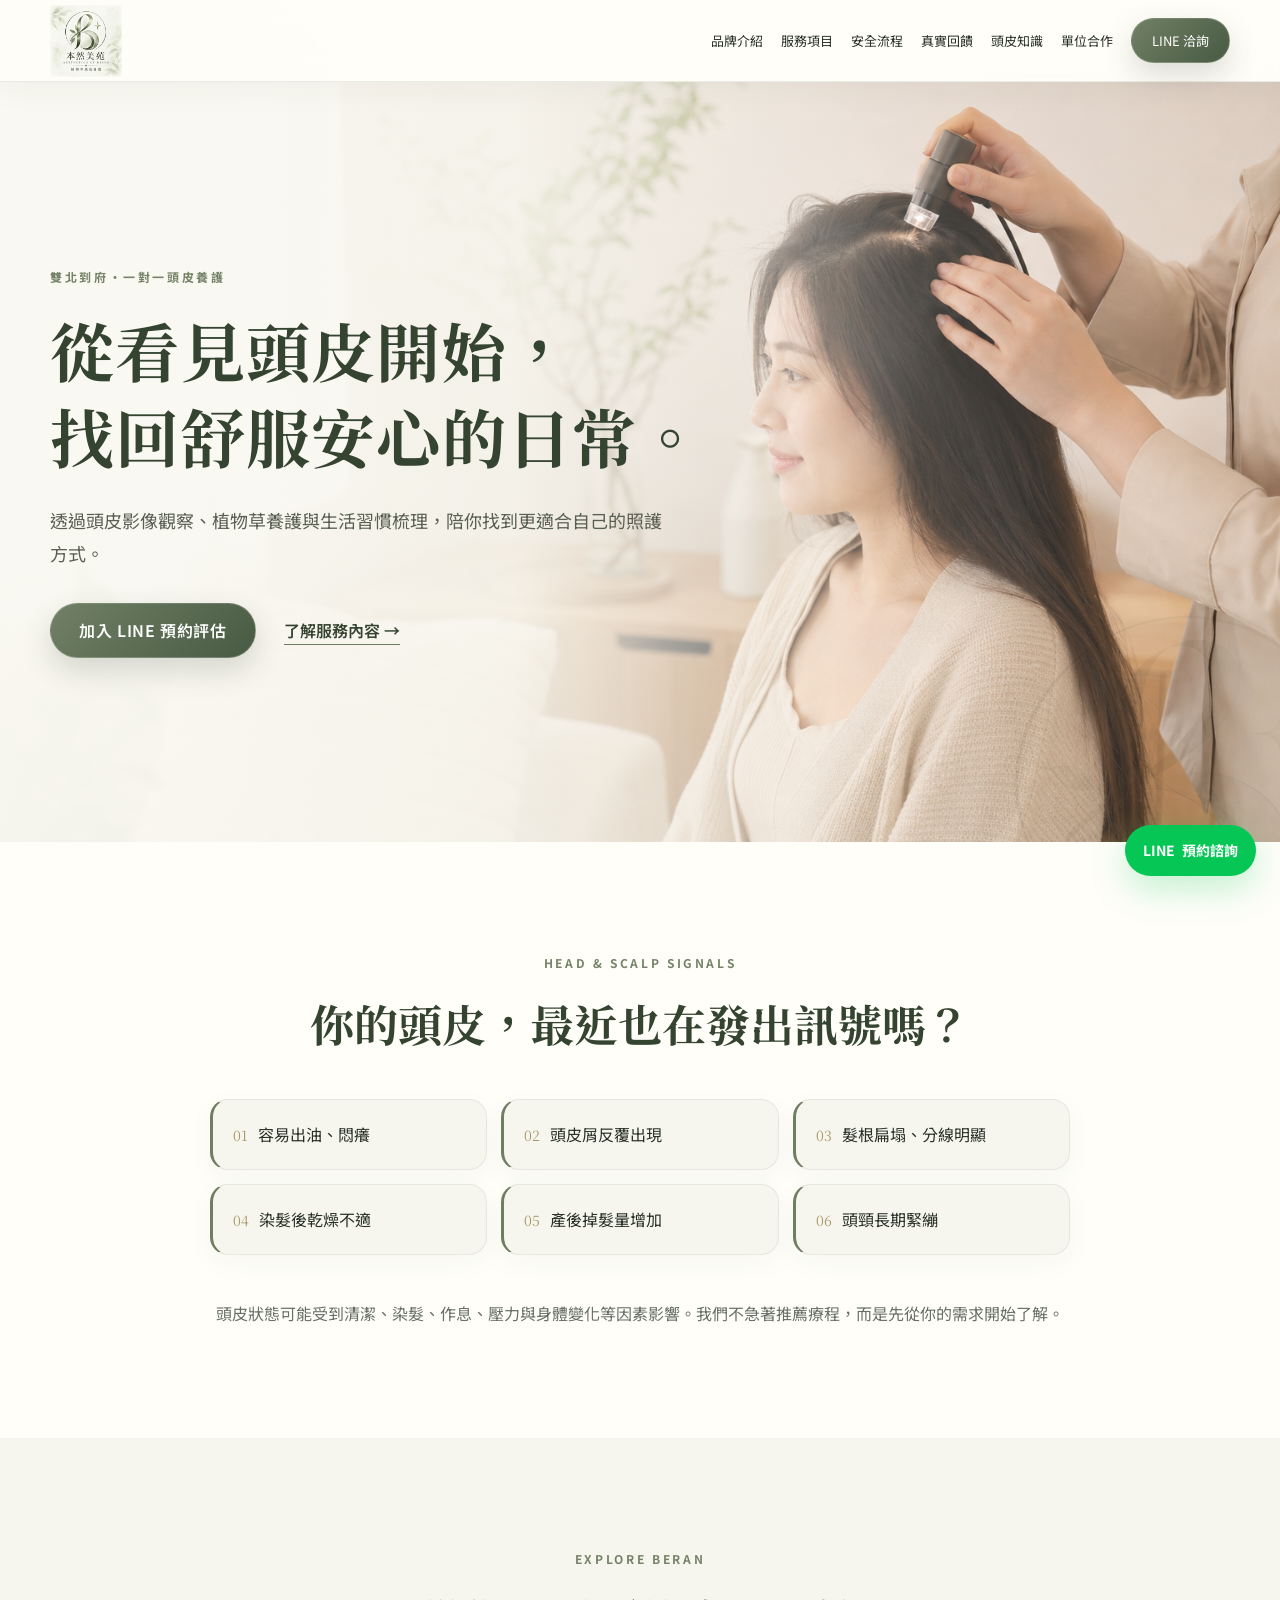
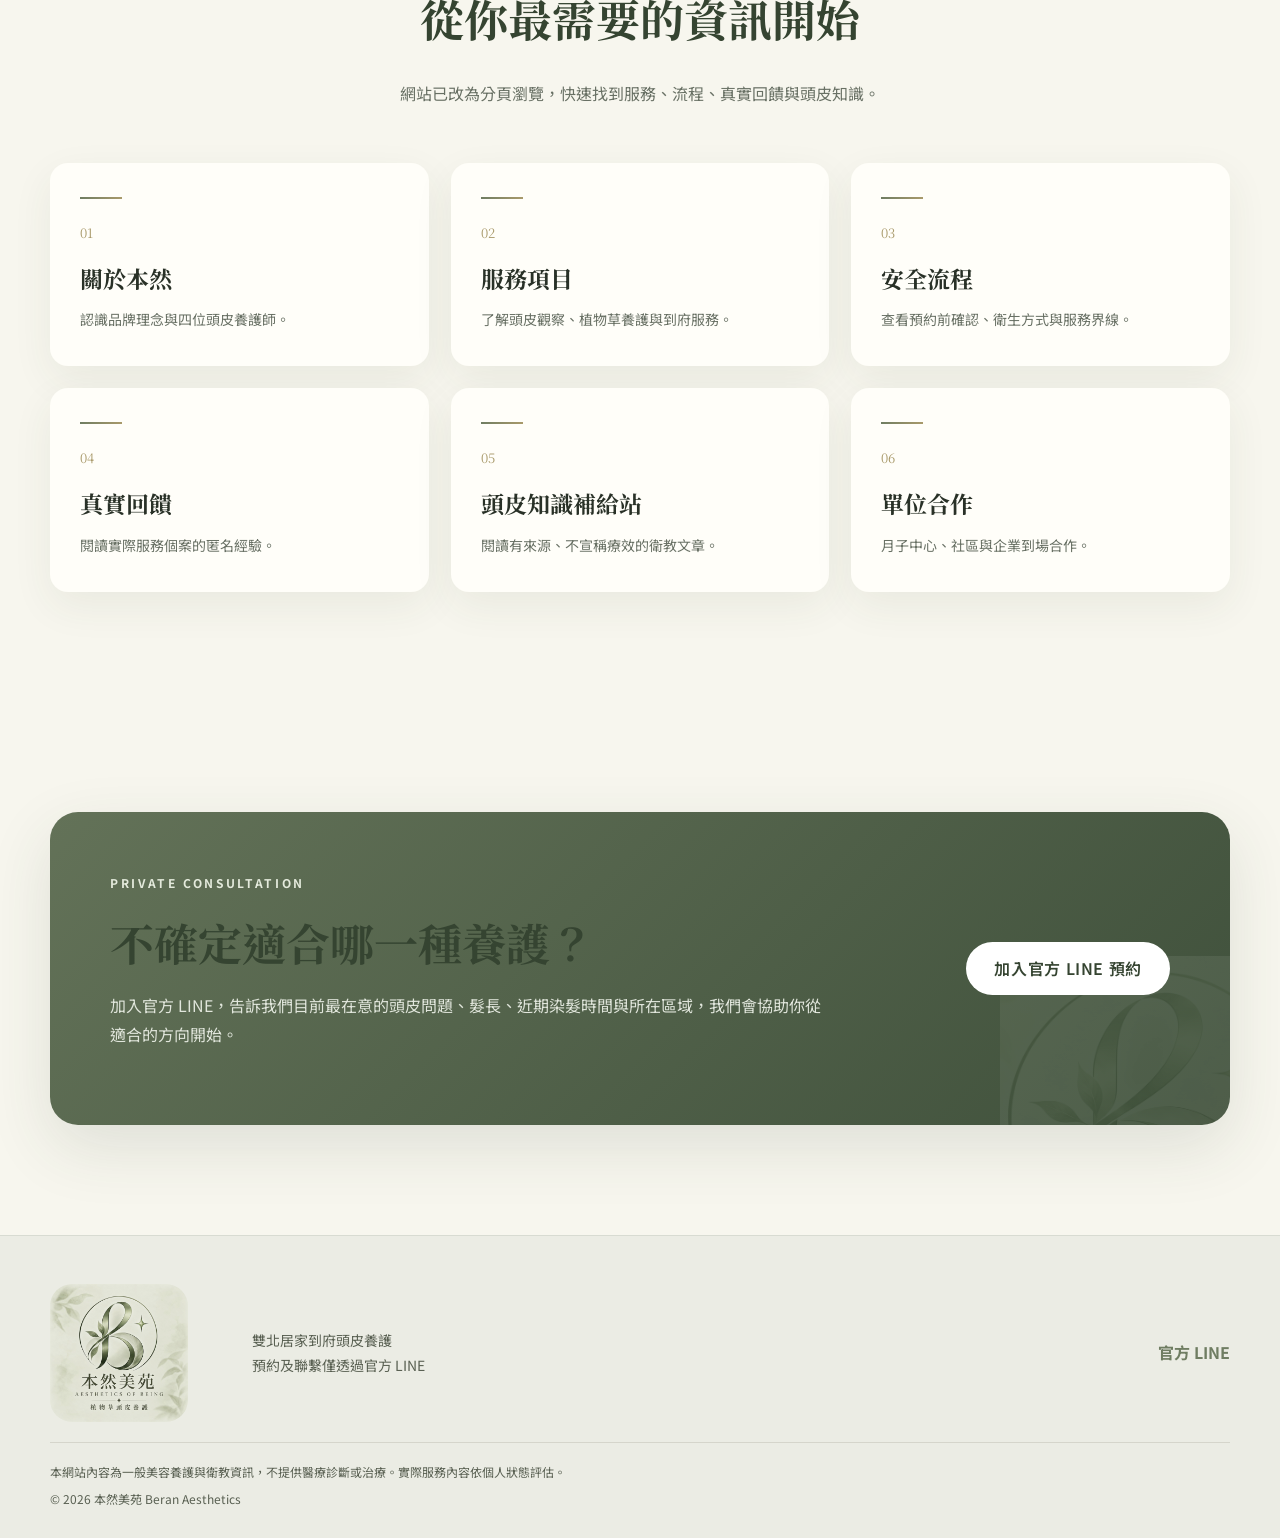
==== commit 95ea5e3f: "調整植物草介紹版位並修正頁尾Logo" ====
--- a/index.html
+++ b/index.html
@@ -17,7 +17,7 @@
   <link rel="preconnect" href="https://fonts.googleapis.com">
   <link rel="preconnect" href="https://fonts.gstatic.com" crossorigin>
   <link href="https://fonts.googleapis.com/css2?family=Noto+Sans+TC:wght@400;500;600;700&family=Noto+Serif+TC:wght@600;700&display=swap" rel="stylesheet">
-  <link rel="stylesheet" href="style.css?v=10">
+  <link rel="stylesheet" href="style.css?v=11">
   <script type="application/ld+json">
   {"@context":"https://schema.org","@graph":[{"@type":"Organization","@id":"https://mindy4400.github.io/benran-beauty/#organization","name":"本然美苑","alternateName":"Beran Aesthetics","url":"https://mindy4400.github.io/benran-beauty/","logo":"https://mindy4400.github.io/benran-beauty/assets/images/logo.png","sameAs":["https://lin.ee/9HNeZJK"]},{"@type":"Service","@id":"https://mindy4400.github.io/benran-beauty/#service","name":"雙北到府頭皮養護","description":"一對一到府頭皮影像觀察、植物草養護、植物染護與產後落髮日常照護諮詢。","provider":{"@id":"https://mindy4400.github.io/benran-beauty/#organization"},"areaServed":[{"@type":"City","name":"臺北市"},{"@type":"City","name":"新北市"}],"serviceType":["頭皮養護","產後落髮日常照護","頭皮影像觀察","植物草養護","植物染護"],"url":"https://mindy4400.github.io/benran-beauty/services.html"}]}
   </script>
@@ -94,7 +94,7 @@
   </main>
   <footer class="site-footer">
     <div class="container footer-wrap">
-      <a href="index.html"><img src="assets/images/logo.png" alt="本然美苑"></a>
+      <a href="index.html"><img src="assets/images/logo-mark.jpg" alt="本然美苑完整品牌 Logo"></a>
       <div><p>雙北居家到府頭皮養護</p><p>預約及聯繫僅透過官方 LINE</p></div>
       <a href="https://lin.ee/9HNeZJK" target="_blank" rel="noopener">官方 LINE</a>
     </div>
--- a/style.css
+++ b/style.css
@@ -175,7 +175,7 @@
   width:138px;
   height:138px;
   border-radius:22px;
-  object-fit:cover;
+  object-fit:contain;
   mix-blend-mode:multiply;
 }
 .floating-line{box-shadow:0 12px 36px rgba(6,199,85,.25)}
@@ -189,11 +189,9 @@
   .footer-wrap>a:first-child img{width:120px;height:120px}
 }
 
-/* Brand introduction */
-.about-copy .brand-slogan{font-family:var(--serif);font-size:20px;font-weight:600;letter-spacing:.04em;color:var(--sage-dark);margin:0 0 22px}
-.botanical-care{background:var(--sage-soft);text-align:center}
-.botanical-care h2{font-family:var(--serif);font-size:clamp(28px,4vw,42px);line-height:1.45;margin:0 0 34px;color:var(--sage-dark)}
-.botanical-care-copy{max-width:820px;margin:0 auto;color:var(--muted)}
-.botanical-care-copy p{margin:0;line-height:2}
-.botanical-care-copy p+p{margin-top:22px}
-@media(max-width:560px){.about-copy .brand-slogan{font-size:18px}.botanical-care h2{font-size:28px}.botanical-care-copy{text-align:left}.botanical-care-copy br{display:none}}
+/* Botanical care */
+.about-copy h2{font-size:clamp(30px,3.4vw,40px)}
+.about-copy .botanical-care-copy{max-width:none;margin:0;color:var(--muted)}
+.about-copy .botanical-care-copy p{margin:0;line-height:2}
+.about-copy .botanical-care-copy p+p{margin-top:22px}
+@media(max-width:560px){.about-copy h2{font-size:28px}.about-copy .botanical-care-copy br{display:none}}
